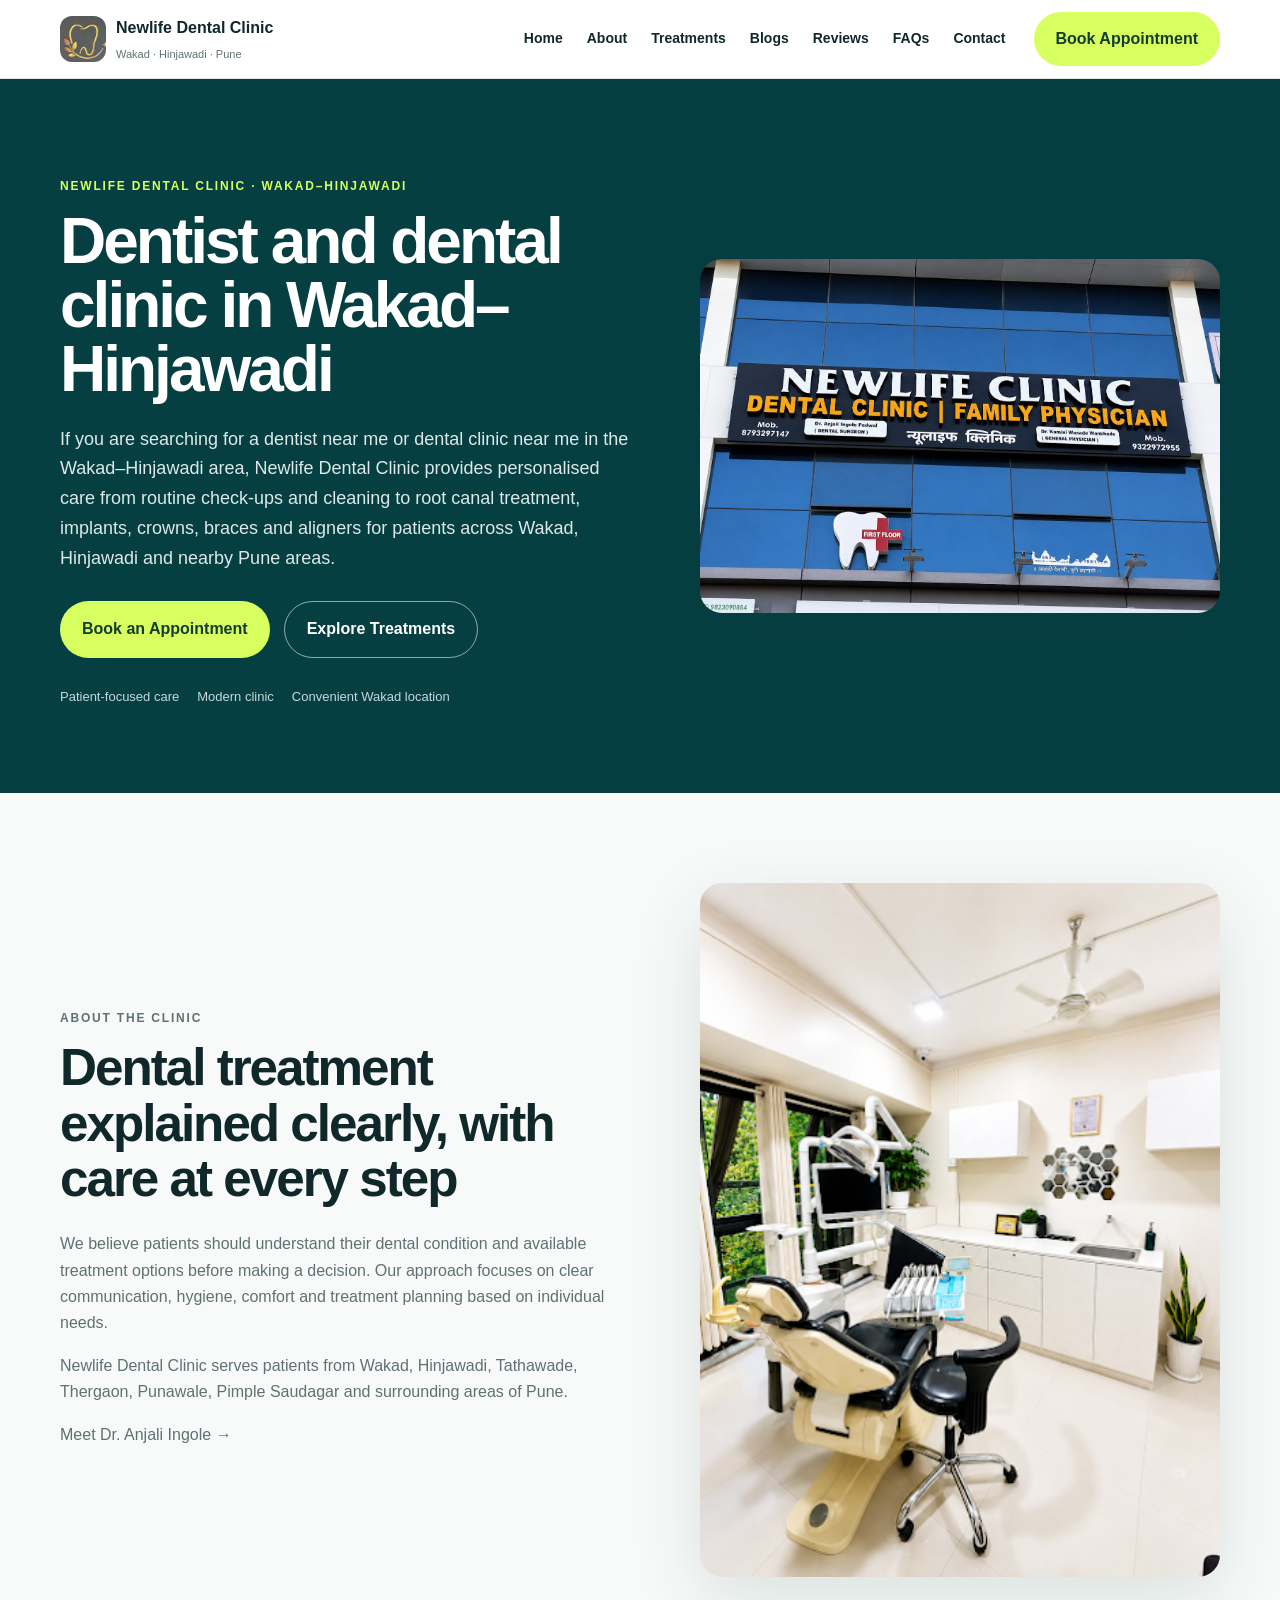
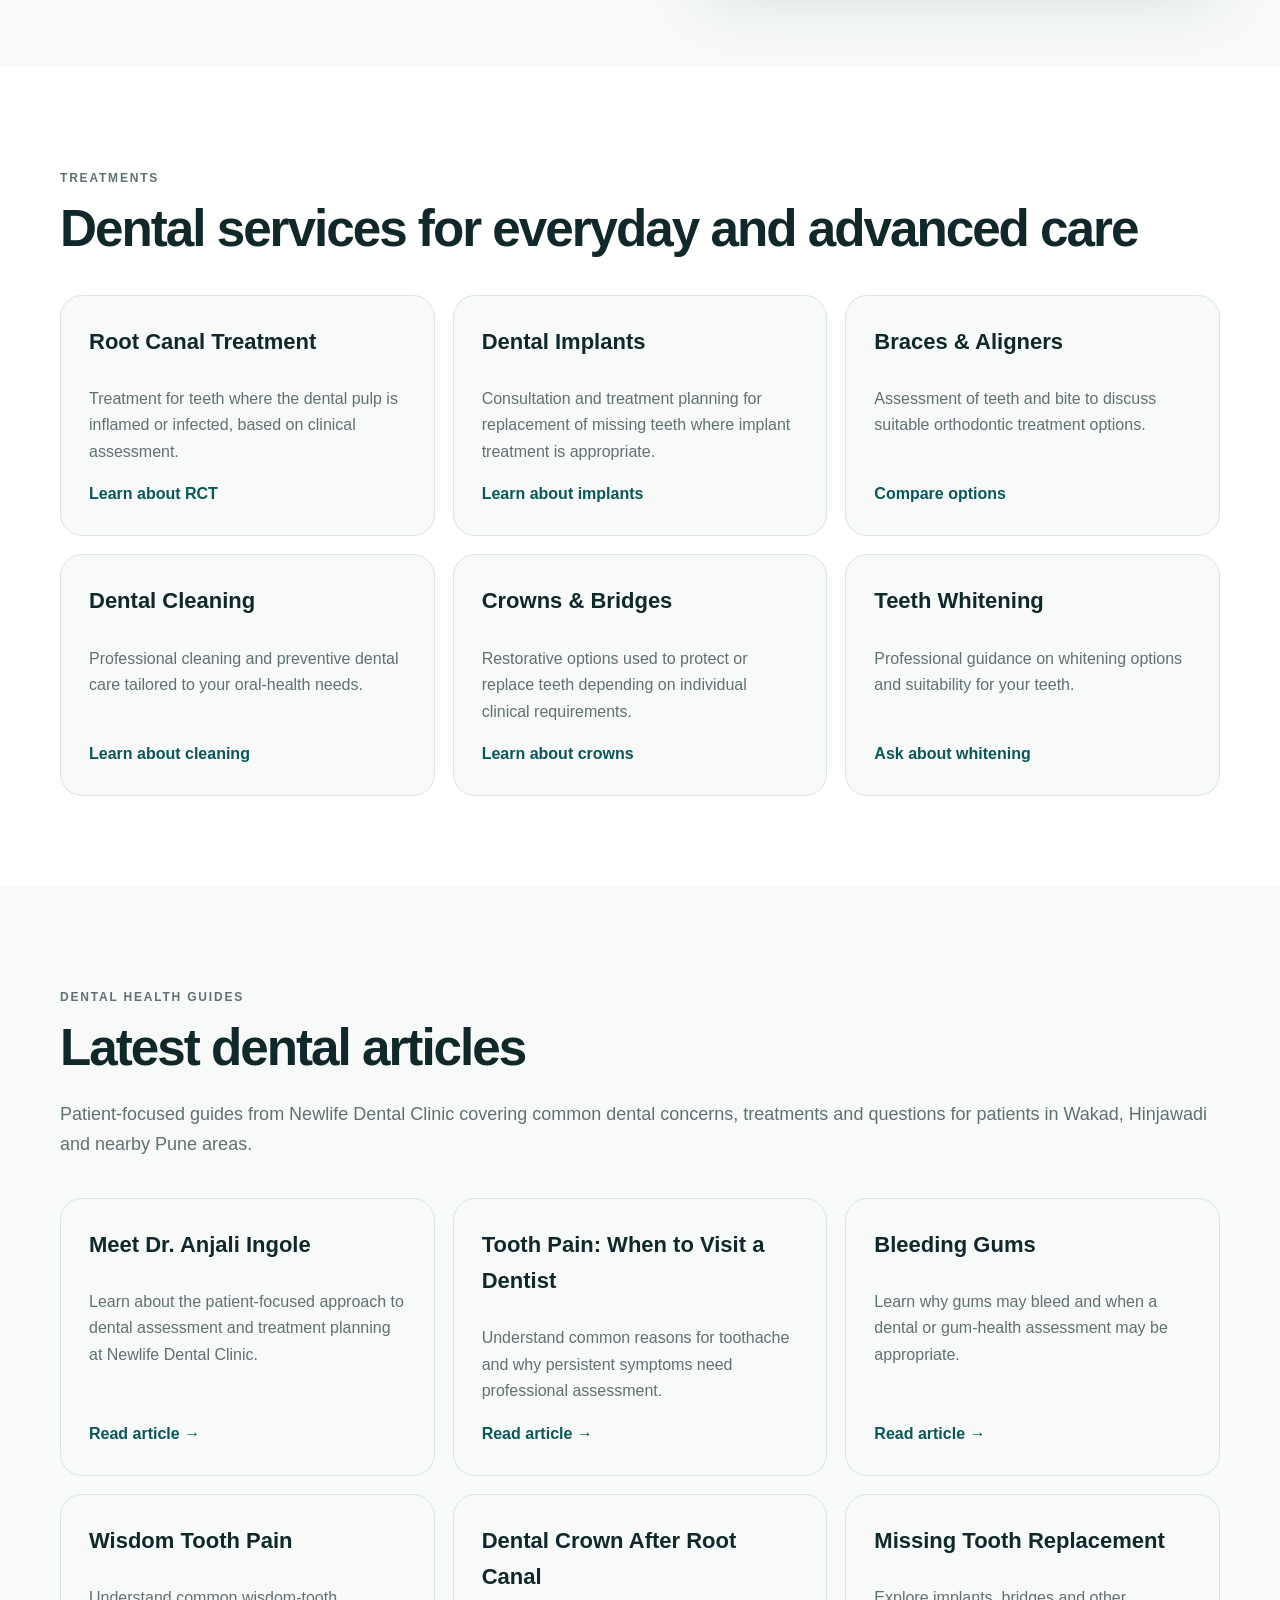
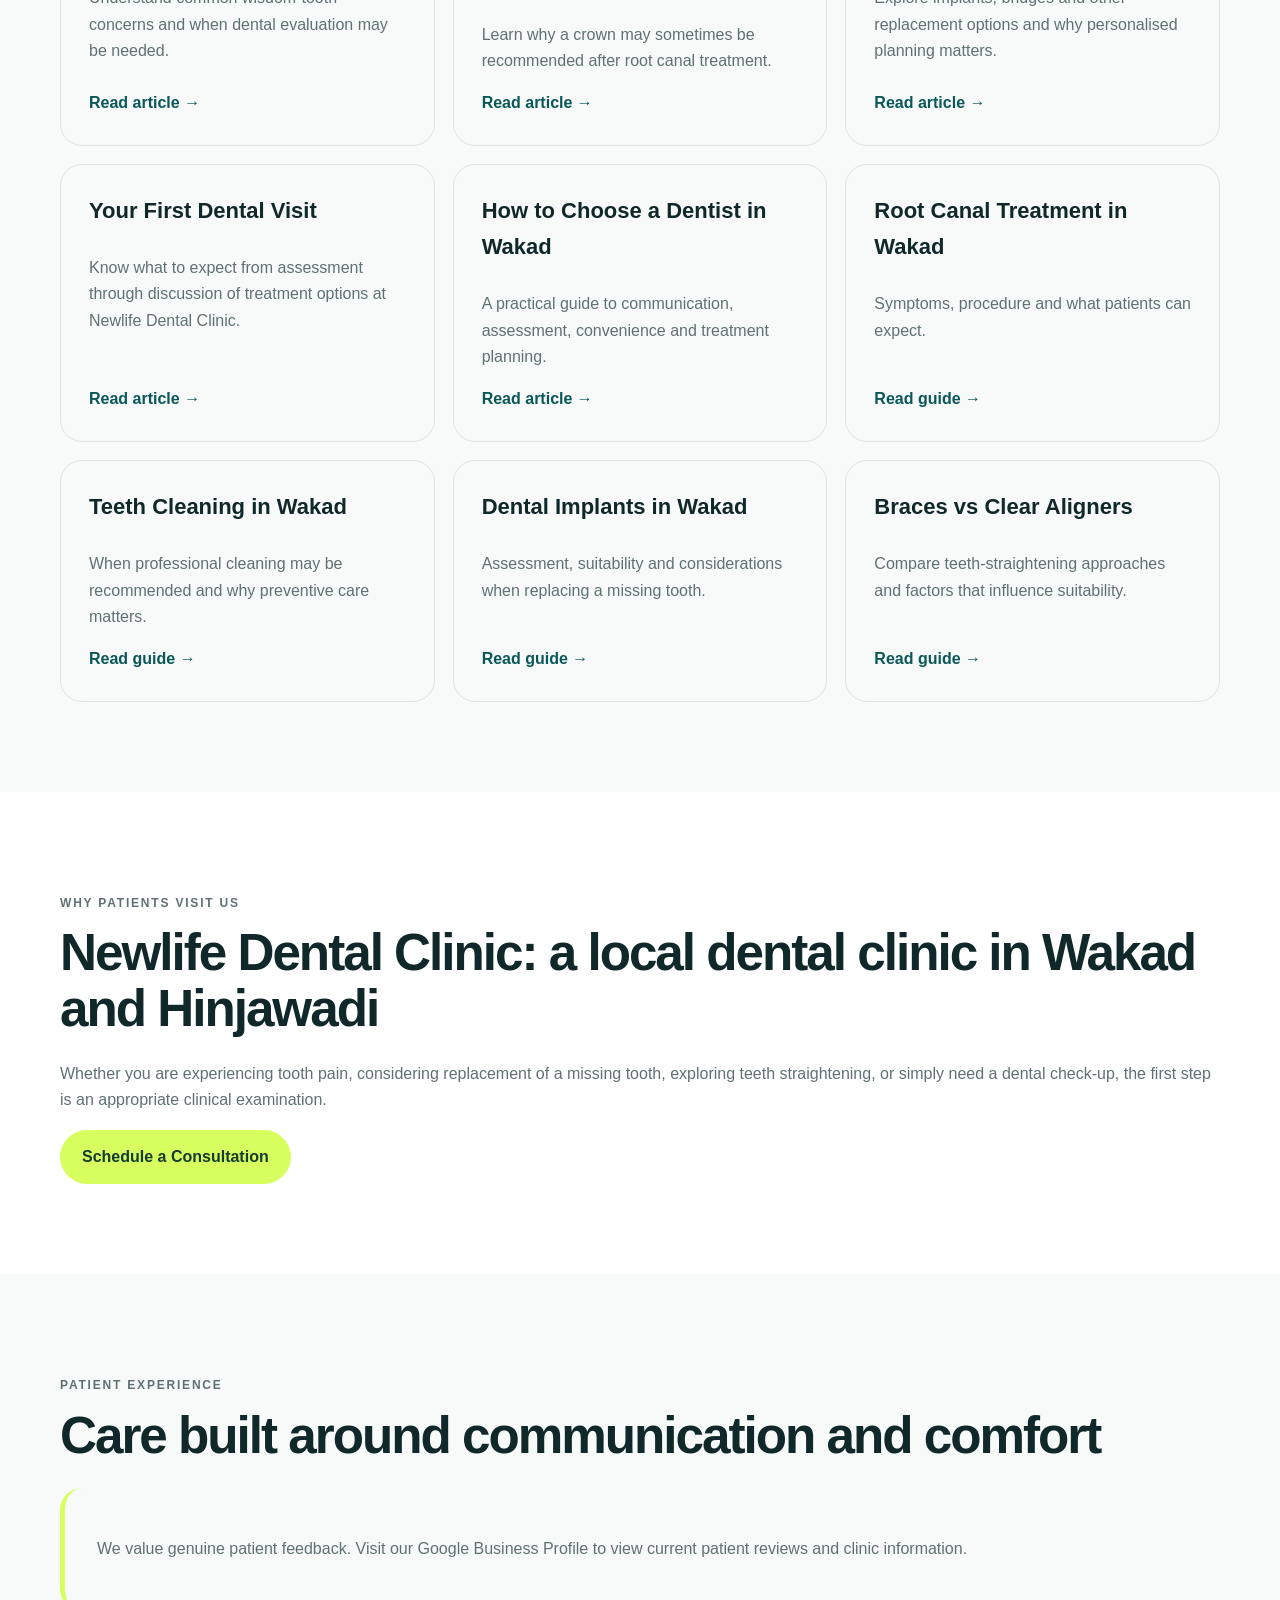
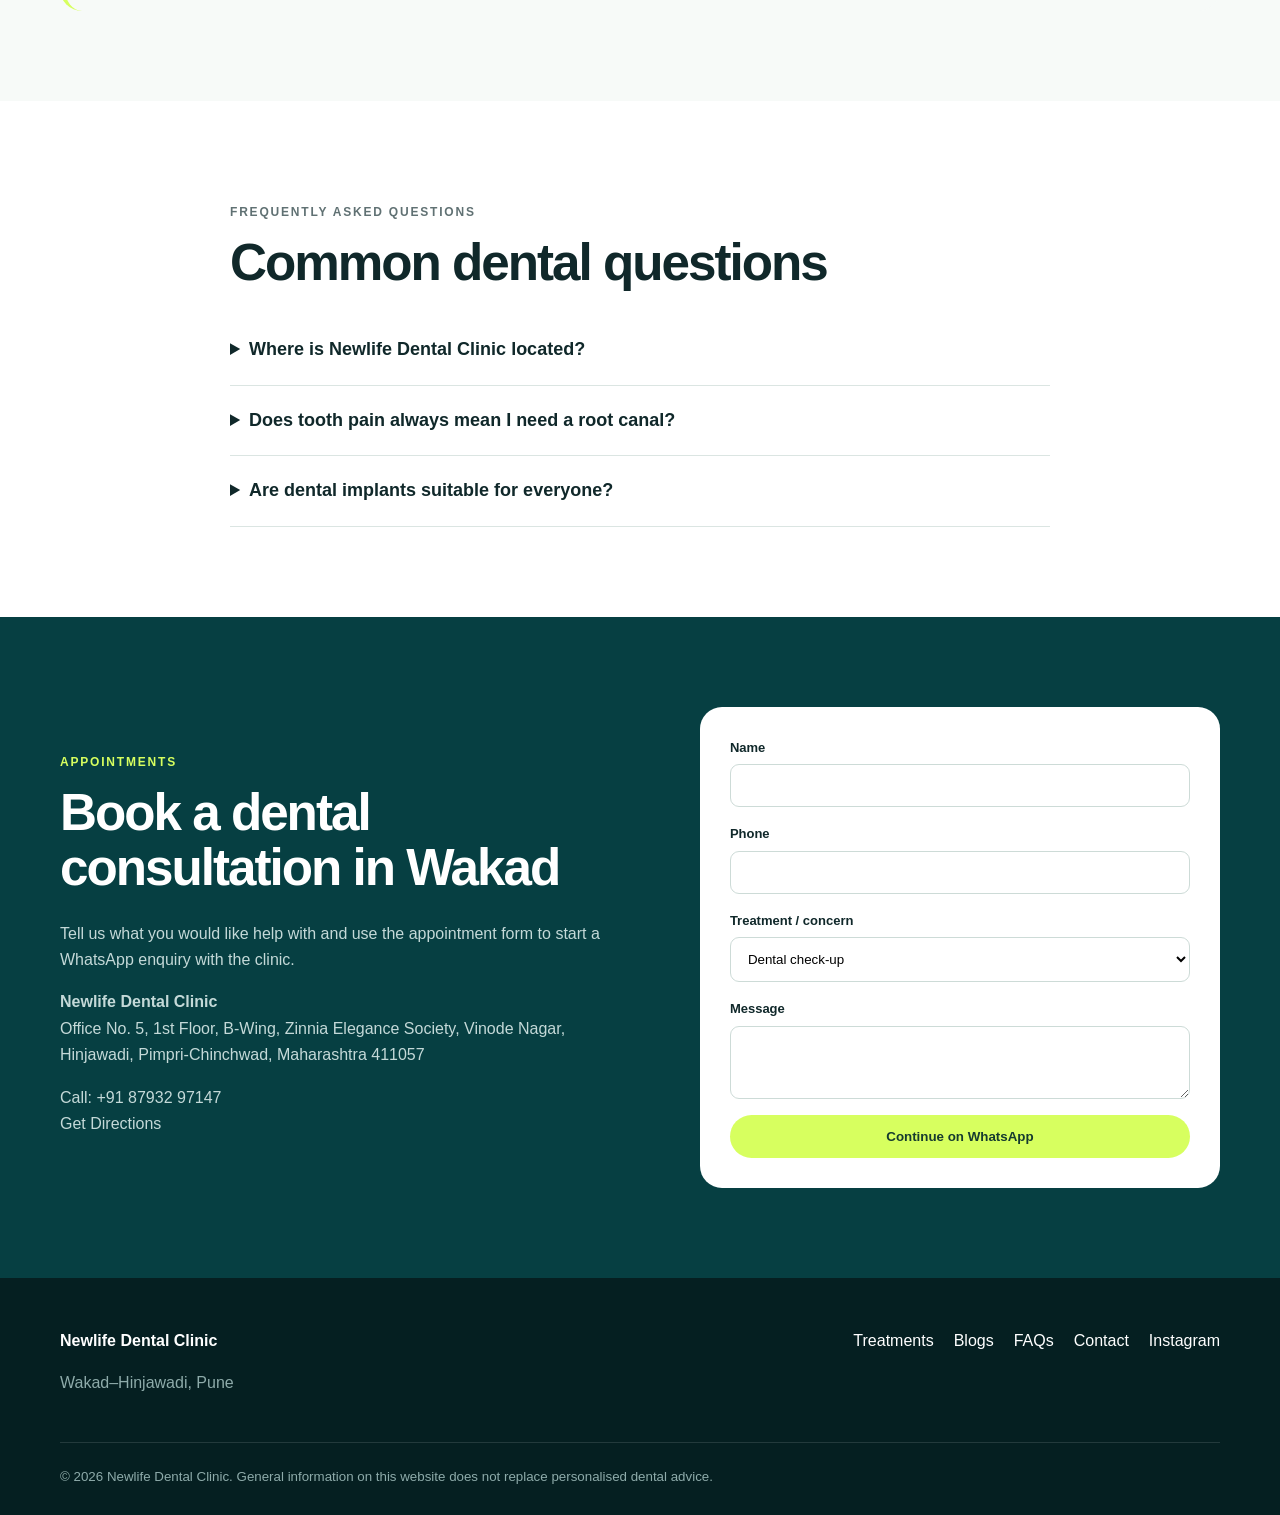
==== index.html @ 99889187 "Update homepage contact details and verified clinic schema" ====
<!doctype html><html lang="en"><head><meta charset="utf-8"><meta name="viewport" content="width=device-width,initial-scale=1"><title>Dentist in Wakad & Hinjawadi | Newlife Dental Clinic</title><meta name="description" content="Looking for a dentist near me or dental clinic near me in Wakad–Hinjawadi? Newlife Dental Clinic provides root canals, implants, braces, teeth cleaning and personalised dental care in Pune."><link rel="stylesheet" href="styles.css"><link rel="canonical" href="https://newlife-dental-clinic-website.vercel.app/"><script type="application/ld+json">{"@context":"https://schema.org","@type":"Dentist","@id":"https://newlife-dental-clinic-website.vercel.app/#clinic","name":"Newlife Dental Clinic","url":"https://newlife-dental-clinic-website.vercel.app/","telephone":"+918793297147","address":{"@type":"PostalAddress","streetAddress":"Office No. 5, 1st Floor, B Wing, Zinnia Elegance Society, Vinode Nagar","addressLocality":"Hinjewadi, Pimpri-Chinchwad","addressRegion":"Maharashtra","postalCode":"411057","addressCountry":"IN"},"sameAs":["https://share.google/BrGMnYYmq5a8dakJx","https://www.instagram.com/newlife_dentalclinic_/"]}</script></head><body><header class="site-header"><div class="container header-inner"><a class="brand" href="#home" aria-label="Newlife Dental Clinic home"><img class="brand-logo" src="assets/newlife-logo.png" alt="Newlife Dental Clinic logo" width="46" height="46"><span><strong>Newlife Dental Clinic</strong><small>Wakad · Hinjawadi · Pune</small></span></a><button class="menu-btn" aria-expanded="false" aria-controls="site-nav">Menu</button><nav id="site-nav" class="site-nav" aria-label="Main navigation"><a href="#home">Home</a><a href="#about">About</a><a href="#treatments">Treatments</a><a href="#blogs">Blogs</a><a href="#reviews">Reviews</a><a href="#faq">FAQs</a><a href="#contact">Contact</a></nav><a class="btn btn-primary header-cta" href="#contact">Book Appointment</a></div></header><main id="home"><section class="hero"><div class="container hero-grid"><div class="hero-copy"><p class="eyebrow">Newlife Dental Clinic · Wakad–Hinjawadi</p><h1>Dentist and dental clinic in Wakad–Hinjawadi</h1><p class="lead">If you are searching for a dentist near me or dental clinic near me in the Wakad–Hinjawadi area, Newlife Dental Clinic provides personalised care from routine check-ups and cleaning to root canal treatment, implants, crowns, braces and aligners for patients across Wakad, Hinjawadi and nearby Pune areas.</p><div class="hero-actions"><a class="btn btn-primary" href="#contact">Book an Appointment</a><a class="btn btn-secondary" href="#treatments">Explore Treatments</a></div><div class="trust-row"><span>Patient-focused care</span><span>Modern clinic</span><span>Convenient Wakad location</span></div></div><div class="hero-media"><img src="assets/clinic-exterior.jpg" alt="Newlife Dental Clinic exterior signage in Wakad–Hinjawadi, Pune" loading="eager" fetchpriority="high"></div></div></section><section id="about" class="section"><div class="container split"><div><p class="eyebrow">About the clinic</p><h2>Dental treatment explained clearly, with care at every step</h2><p>We believe patients should understand their dental condition and available treatment options before making a decision. Our approach focuses on clear communication, hygiene, comfort and treatment planning based on individual needs.</p><p>Newlife Dental Clinic serves patients from Wakad, Hinjawadi, Tathawade, Thergaon, Punawale, Pimple Saudagar and surrounding areas of Pune.</p><p><a href="dr-anjali-ingole-dentist-wakad.html">Meet Dr. Anjali Ingole →</a></p></div><div class="image-card"><img src="assets/newlife-treatment-room.png" alt="Dental treatment room at Newlife Dental Clinic in Wakad–Hinjawadi" loading="lazy"></div></div></section><section id="treatments" class="section section-alt"><div class="container"><p class="eyebrow">Treatments</p><h2>Dental services for everyday and advanced care</h2><div class="cards"><article class="card"><h3>Root Canal Treatment</h3><p>Treatment for teeth where the dental pulp is inflamed or infected, based on clinical assessment.</p><a href="root-canal-treatment-wakad.html">Learn about RCT</a></article><article class="card"><h3>Dental Implants</h3><p>Consultation and treatment planning for replacement of missing teeth where implant treatment is appropriate.</p><a href="dental-implants-wakad.html">Learn about implants</a></article><article class="card"><h3>Braces & Aligners</h3><p>Assessment of teeth and bite to discuss suitable orthodontic treatment options.</p><a href="braces-vs-clear-aligners-wakad.html">Compare options</a></article><article class="card"><h3>Dental Cleaning</h3><p>Professional cleaning and preventive dental care tailored to your oral-health needs.</p><a href="teeth-cleaning-wakad.html">Learn about cleaning</a></article><article class="card"><h3>Crowns & Bridges</h3><p>Restorative options used to protect or replace teeth depending on individual clinical requirements.</p><a href="dental-crown-after-root-canal-wakad.html">Learn about crowns</a></article><article class="card"><h3>Teeth Whitening</h3><p>Professional guidance on whitening options and suitability for your teeth.</p><a href="#contact">Ask about whitening</a></article></div></div></section><section id="blogs" class="section"><div class="container"><p class="eyebrow">Dental health guides</p><h2>Latest dental articles</h2><p class="lead">Patient-focused guides from Newlife Dental Clinic covering common dental concerns, treatments and questions for patients in Wakad, Hinjawadi and nearby Pune areas.</p><div class="cards"><article class="card"><h3>Meet Dr. Anjali Ingole</h3><p>Learn about the patient-focused approach to dental assessment and treatment planning at Newlife Dental Clinic.</p><a href="dr-anjali-ingole-dentist-wakad.html">Read article →</a></article><article class="card"><h3>Tooth Pain: When to Visit a Dentist</h3><p>Understand common reasons for toothache and why persistent symptoms need professional assessment.</p><a href="tooth-pain-dentist-wakad.html">Read article →</a></article><article class="card"><h3>Bleeding Gums</h3><p>Learn why gums may bleed and when a dental or gum-health assessment may be appropriate.</p><a href="bleeding-gums-wakad.html">Read article →</a></article><article class="card"><h3>Wisdom Tooth Pain</h3><p>Understand common wisdom-tooth concerns and when dental evaluation may be needed.</p><a href="wisdom-tooth-pain-wakad.html">Read article →</a></article><article class="card"><h3>Dental Crown After Root Canal</h3><p>Learn why a crown may sometimes be recommended after root canal treatment.</p><a href="dental-crown-after-root-canal-wakad.html">Read article →</a></article><article class="card"><h3>Missing Tooth Replacement</h3><p>Explore implants, bridges and other replacement options and why personalised planning matters.</p><a href="missing-tooth-replacement-wakad.html">Read article →</a></article><article class="card"><h3>Your First Dental Visit</h3><p>Know what to expect from assessment through discussion of treatment options at Newlife Dental Clinic.</p><a href="first-dental-visit-newlife-wakad.html">Read article →</a></article><article class="card"><h3>How to Choose a Dentist in Wakad</h3><p>A practical guide to communication, assessment, convenience and treatment planning.</p><a href="how-to-choose-dentist-wakad-hinjawadi.html">Read article →</a></article><article class="card"><h3>Root Canal Treatment in Wakad</h3><p>Symptoms, procedure and what patients can expect.</p><a href="root-canal-treatment-wakad.html">Read guide →</a></article><article class="card"><h3>Teeth Cleaning in Wakad</h3><p>When professional cleaning may be recommended and why preventive care matters.</p><a href="teeth-cleaning-wakad.html">Read guide →</a></article><article class="card"><h3>Dental Implants in Wakad</h3><p>Assessment, suitability and considerations when replacing a missing tooth.</p><a href="dental-implants-wakad.html">Read guide →</a></article><article class="card"><h3>Braces vs Clear Aligners</h3><p>Compare teeth-straightening approaches and factors that influence suitability.</p><a href="braces-vs-clear-aligners-wakad.html">Read guide →</a></article></div></div></section><section class="section section-alt"><div class="container"><p class="eyebrow">Why patients visit us</p><h2>Newlife Dental Clinic: a local dental clinic in Wakad and Hinjawadi</h2><p>Whether you are experiencing tooth pain, considering replacement of a missing tooth, exploring teeth straightening, or simply need a dental check-up, the first step is an appropriate clinical examination.</p><a class="btn btn-primary" href="#contact">Schedule a Consultation</a></div></section><section id="reviews" class="section"><div class="container"><p class="eyebrow">Patient experience</p><h2>Care built around communication and comfort</h2><div class="quote-card"><p>We value genuine patient feedback. Visit our Google Business Profile to view current patient reviews and clinic information.</p></div></div></section><section id="faq" class="section section-alt"><div class="container narrow"><p class="eyebrow">Frequently asked questions</p><h2>Common dental questions</h2><details><summary>Where is Newlife Dental Clinic located?</summary><p>Newlife Dental Clinic is located in the Wakad–Hinjawadi area of Pune and serves patients from nearby neighbourhoods including Tathawade, Thergaon, Punawale and Pimple Saudagar.</p></details><details><summary>Does tooth pain always mean I need a root canal?</summary><p>No. Tooth pain can have different causes. A dental examination is required to identify the cause and determine whether root canal treatment or another approach is appropriate.</p></details><details><summary>Are dental implants suitable for everyone?</summary><p>Not necessarily. Suitability depends on oral health, available bone, medical history and individual treatment requirements.</p></details></div></section><section id="contact" class="section contact-section"><div class="container contact-grid"><div><p class="eyebrow">Appointments</p><h2>Book a dental consultation in Wakad</h2><p>Tell us what you would like help with and use the appointment form to start a WhatsApp enquiry with the clinic.</p><p><strong>Newlife Dental Clinic</strong><br>Office No. 5, 1st Floor, B-Wing, Zinnia Elegance Society, Vinode Nagar, Hinjawadi, Pimpri-Chinchwad, Maharashtra 411057</p><p><a href="tel:+918793297147">Call: +91 87932 97147</a><br><a href="https://share.google/BrGMnYYmq5a8dakJx" target="_blank" rel="noopener noreferrer">Get Directions</a></p></div><form id="appointment-form" class="appointment-form"><label>Name<input id="name" name="name" required></label><label>Phone<input id="phone" name="phone" inputmode="tel" required></label><label>Treatment / concern<select id="treatment" name="treatment"><option>Dental check-up</option><option>Tooth pain / Root canal</option><option>Dental cleaning</option><option>Dental implant</option><option>Braces / Aligners</option><option>Crown / Bridge</option><option>Teeth whitening</option><option>Other</option></select></label><label>Message<textarea id="message" name="message" rows="3"></textarea></label><button class="btn btn-primary" type="submit">Continue on WhatsApp</button></form></div></section></main><footer class="site-footer"><div class="container footer-inner"><div><strong>Newlife Dental Clinic</strong><p>Wakad–Hinjawadi, Pune</p></div><div><a href="#treatments">Treatments</a><a href="#blogs">Blogs</a><a href="#faq">FAQs</a><a href="#contact">Contact</a><a href="https://www.instagram.com/newlife_dentalclinic_/" target="_blank" rel="noopener noreferrer" aria-label="Newlife Dental Clinic on Instagram">Instagram</a></div></div><div class="container footer-bottom"><small>© <span id="year"></span> Newlife Dental Clinic. General information on this website does not replace personalised dental advice.</small></div></footer><div class="mobile-bar"><a href="#contact">Book Appointment</a></div><script src="script.js"></script></body></html>
---- styles.css ----
:root{--ink:#10282a;--teal:#063f42;--teal2:#0a5759;--lime:#d7ff5f;--paper:#f7faf8;--white:#fff;--muted:#607173;--line:#dbe5e2;--shadow:0 22px 70px rgba(7,50,52,.12);--radius:22px}*{box-sizing:border-box}html{scroll-behavior:smooth;scroll-padding-top:80px}body{margin:0;color:var(--ink);font:16px/1.65 Arial,sans-serif;background:var(--paper)}a{color:inherit;text-decoration:none}.container{width:min(1160px,calc(100% - 40px));margin:auto}.site-header{position:sticky;top:0;z-index:20;background:rgba(255,255,255,.96);border-bottom:1px solid var(--line)}.header-inner{min-height:78px;display:flex;align-items:center;gap:28px}.brand{display:flex;align-items:center;gap:10px;margin-right:auto}.brand-mark{width:42px;height:42px;border-radius:12px;background:var(--teal);color:var(--lime);display:grid;place-items:center;font-size:22px;font-weight:800}.brand-logo{width:46px;height:46px;object-fit:cover;border-radius:12px;display:block}.brand strong,.brand small{display:block}.brand small{font-size:11px;color:var(--muted);margin-top:3px}.site-nav{display:flex;gap:24px;font-size:14px;font-weight:700}.menu-btn{display:none}.btn{display:inline-flex;justify-content:center;align-items:center;padding:14px 22px;border-radius:999px;font-weight:700;border:0;cursor:pointer}.btn-primary{background:var(--lime);color:#163b2f}.btn-secondary{border:1px solid rgba(255,255,255,.55);color:white}.hero{background:var(--teal);color:white;padding:86px 0}.hero-grid,.split,.contact-grid{display:grid;grid-template-columns:1.05fr .95fr;gap:65px;align-items:center}.hero h1{font-size:clamp(2.8rem,5vw,4.8rem);line-height:1;letter-spacing:-3px;margin:10px 0 24px}.lead{font-size:18px;color:#dce9e8}.eyebrow{text-transform:uppercase;letter-spacing:1.8px;font-size:12px;font-weight:800;color:var(--teal2)}.hero .eyebrow,.contact-section .eyebrow{color:var(--lime)}.hero-actions{display:flex;gap:14px;margin:28px 0}.trust-row{display:flex;gap:18px;flex-wrap:wrap;font-size:13px;color:#c4d9d8}.hero-media img,.image-card img{width:100%;display:block;border-radius:var(--radius);box-shadow:var(--shadow)}.section{padding:90px 0}.section-alt{background:white}.section h2{font-size:clamp(2.2rem,4vw,3.7rem);line-height:1.08;letter-spacing:-2px;margin:8px 0 25px}.section p{color:var(--muted)}.reverse{grid-template-columns:.95fr 1.05fr}.cards{display:grid;grid-template-columns:repeat(3,1fr);gap:18px;margin-top:38px}.card{background:var(--paper);border:1px solid var(--line);border-radius:var(--radius);padding:28px;min-height:230px;display:flex;flex-direction:column}.card h3{font-size:22px;margin:0 0 10px}.card a{margin-top:auto;color:var(--teal2);font-weight:800}.quote-card{padding:32px;background:var(--paper);border-radius:var(--radius);border-left:5px solid var(--lime)}.narrow{max-width:820px}.narrow details{border-bottom:1px solid var(--line);padding:20px 0}.narrow summary{font-size:18px;font-weight:800;cursor:pointer}.contact-section{background:var(--teal);color:white}.contact-section p{color:#c4d9d8}.appointment-form{background:white;color:var(--ink);padding:30px;border-radius:var(--radius)}label{display:block;font-size:13px;font-weight:800;margin-bottom:16px}input,select,textarea{display:block;width:100%;padding:13px;margin-top:6px;border:1px solid #cddbd7;border-radius:9px;background:white}.appointment-form .btn{width:100%}.site-footer{background:#051f21;color:white;padding:50px 0 25px}.footer-inner{display:flex;justify-content:space-between;gap:30px}.footer-inner p,.footer-bottom{color:#8eabaa}.footer-inner>div:last-child{display:flex;gap:20px}.footer-bottom{border-top:1px solid rgba(255,255,255,.12);margin-top:30px;padding-top:20px}.mobile-bar{display:none}@media(max-width:850px){.site-nav,.header-cta{display:none}.menu-btn{display:block}.site-nav.open{display:flex;position:absolute;top:78px;left:0;right:0;background:white;flex-direction:column;padding:25px}.hero-grid,.split,.contact-grid,.reverse{grid-template-columns:1fr}.cards{grid-template-columns:1fr 1fr}.hero-media{order:-1}.hero{padding:55px 0}}@media(max-width:600px){body{padding-bottom:58px}.container{width:calc(100% - 28px)}.hero h1{font-size:3rem;letter-spacing:-2px}.cards{grid-template-columns:1fr}.section{padding:65px 0}.hero-actions{align-items:stretch;flex-direction:column}.footer-inner{display:block}.footer-inner>div:last-child{margin-top:20px;flex-direction:column;gap:8px}.mobile-bar{display:block;position:fixed;z-index:30;bottom:0;left:0;right:0;background:var(--lime);text-align:center;padding:16px;font-weight:800}}
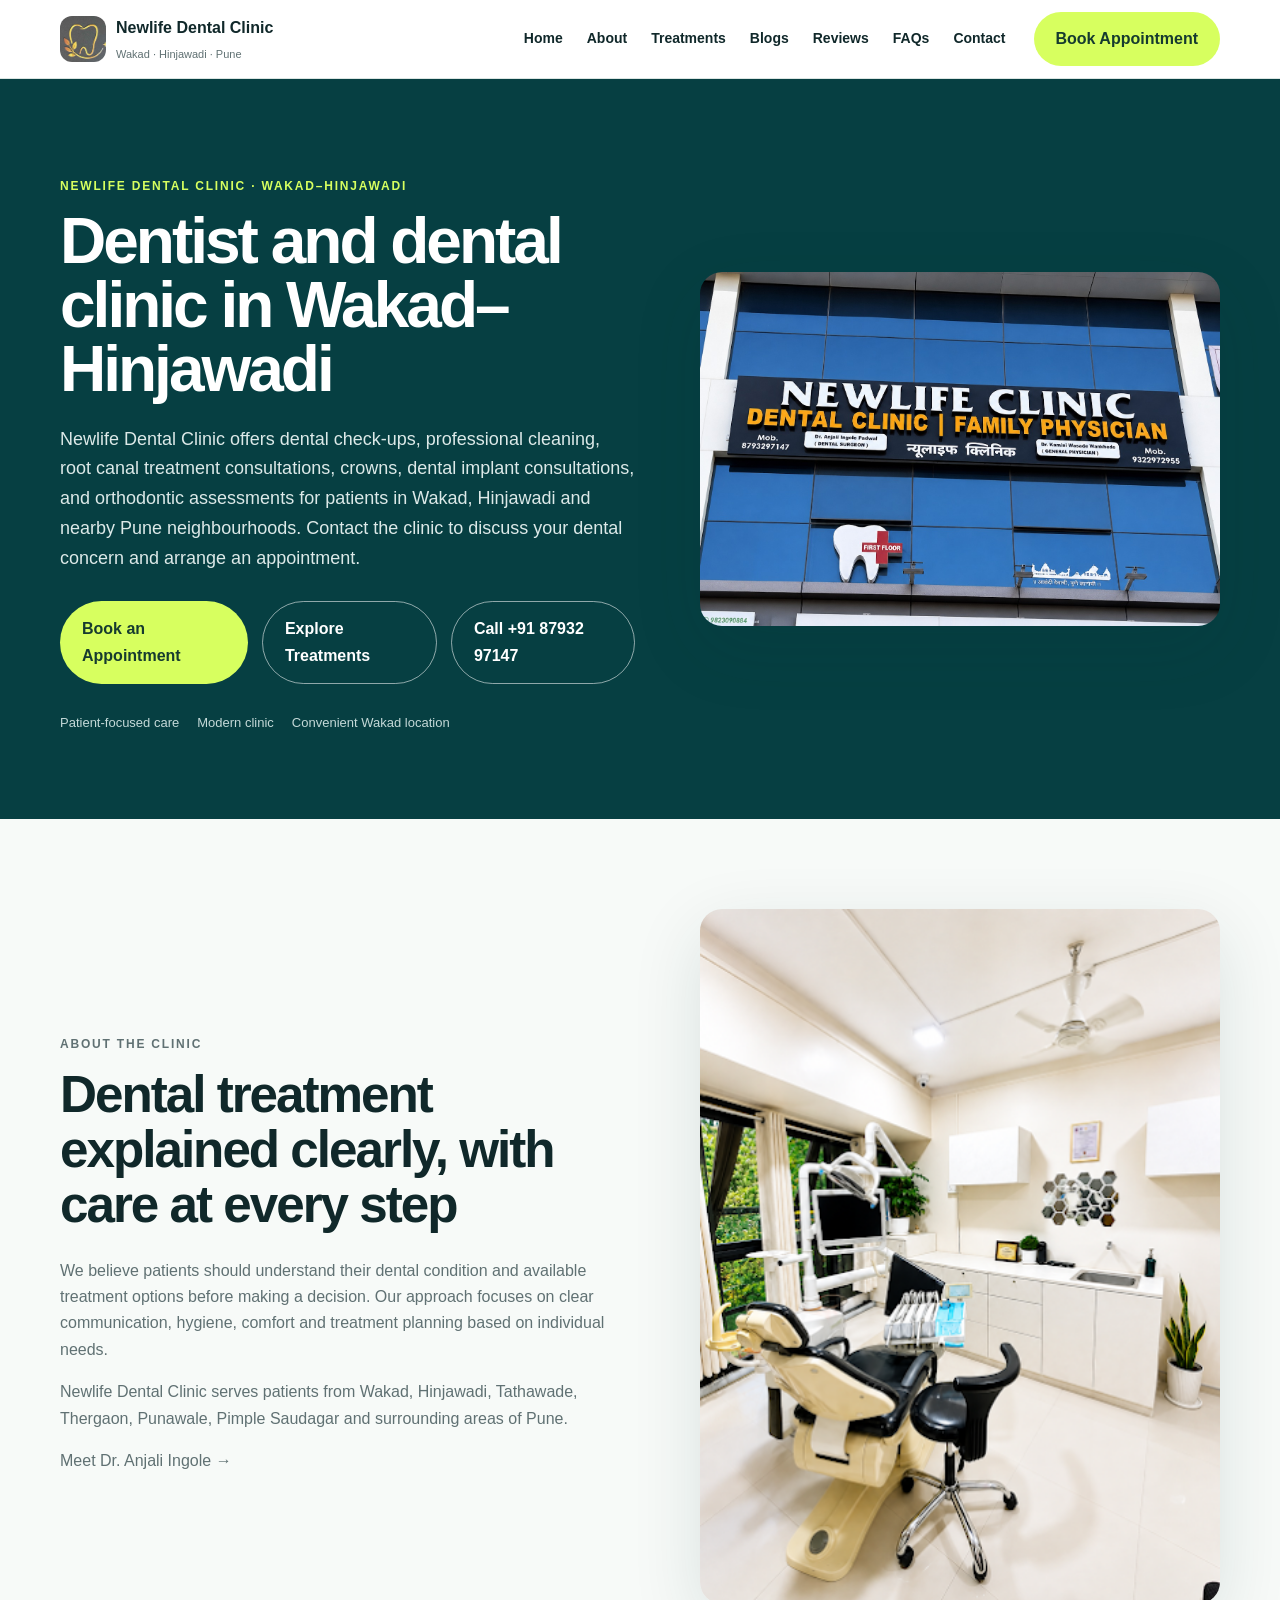
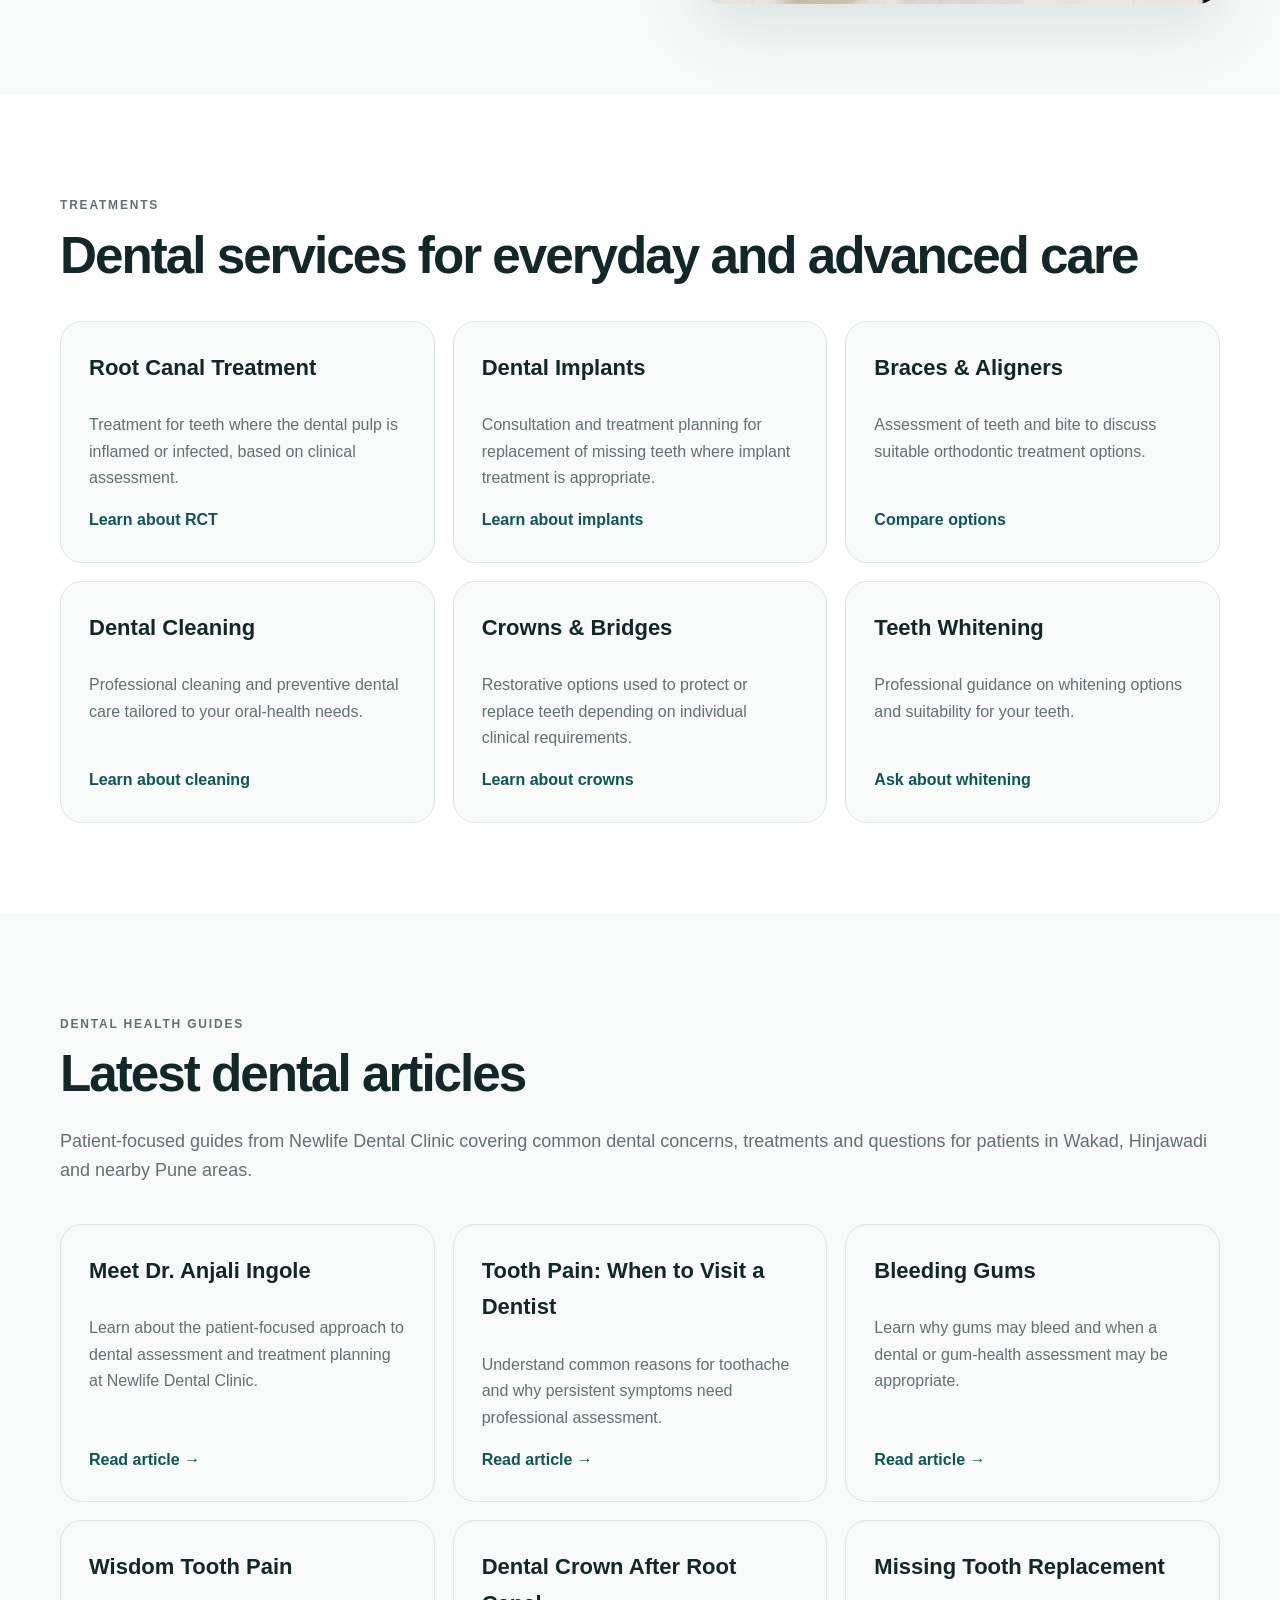
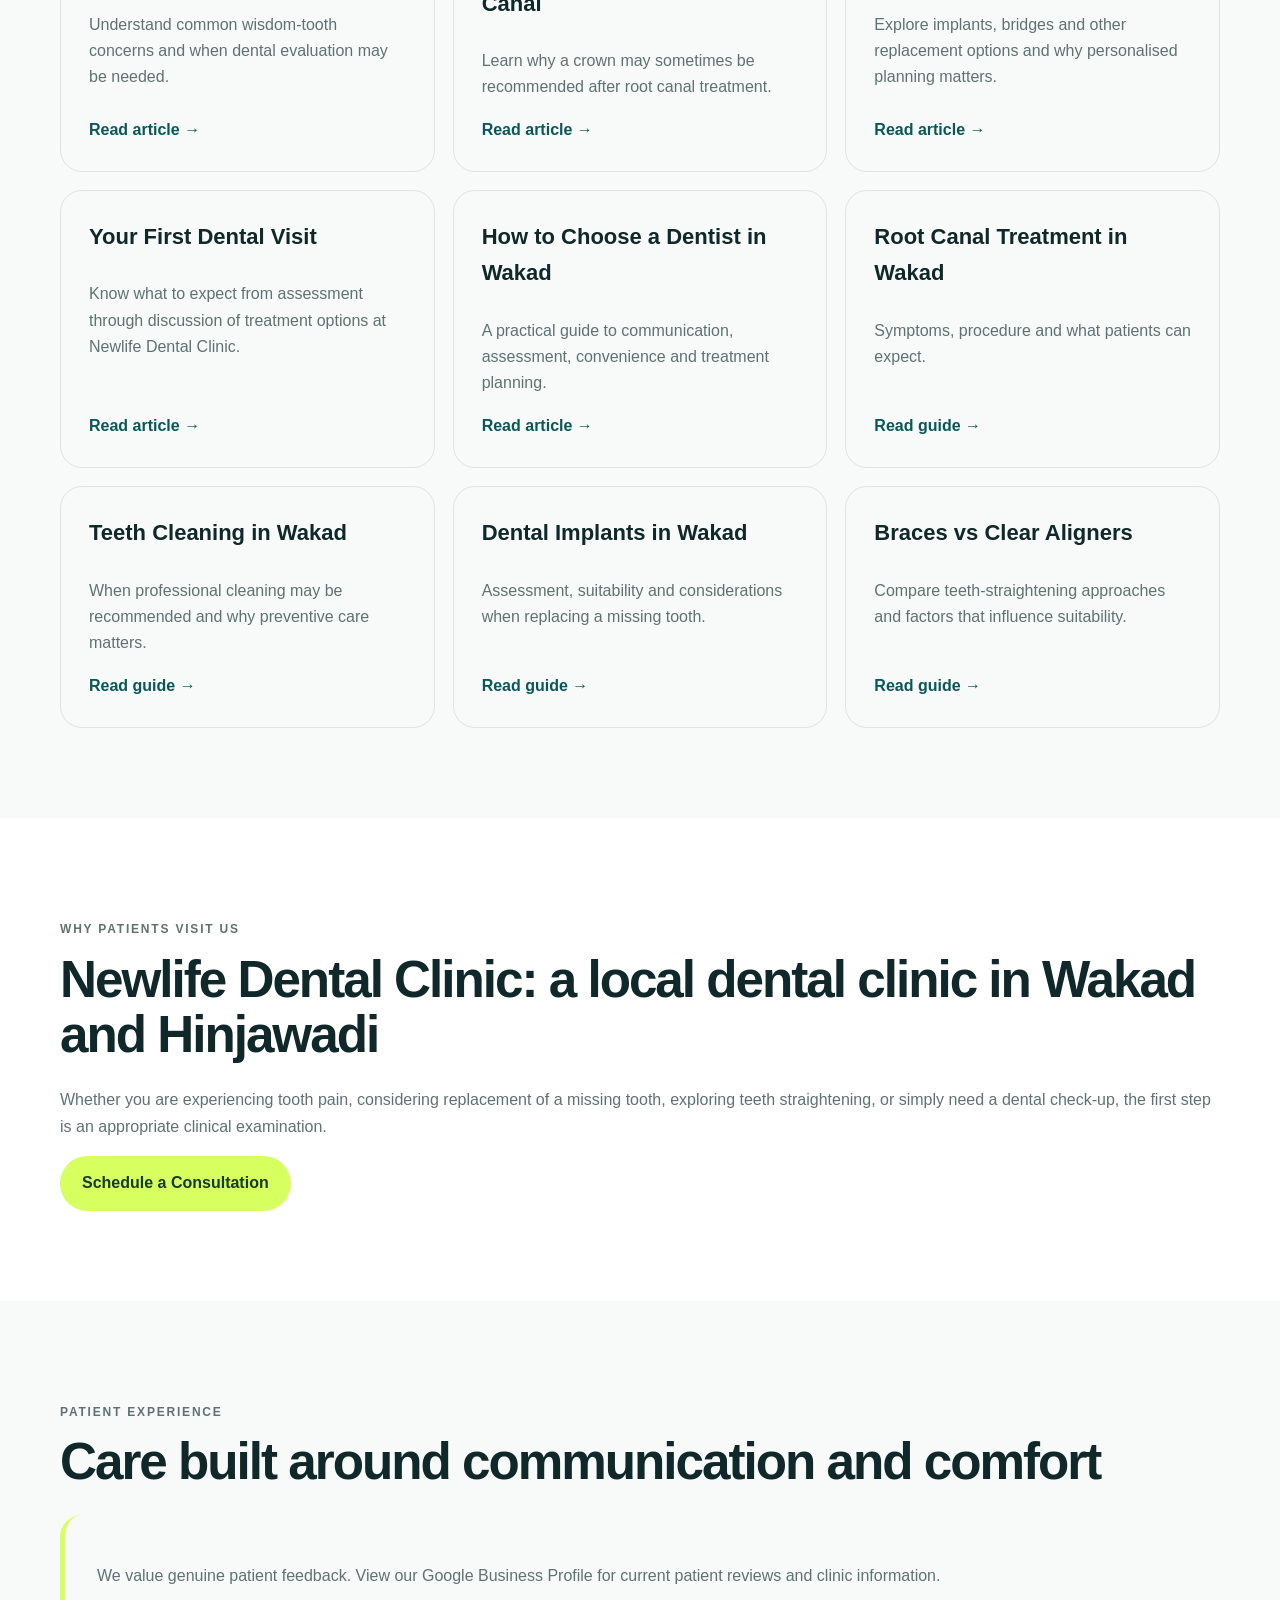
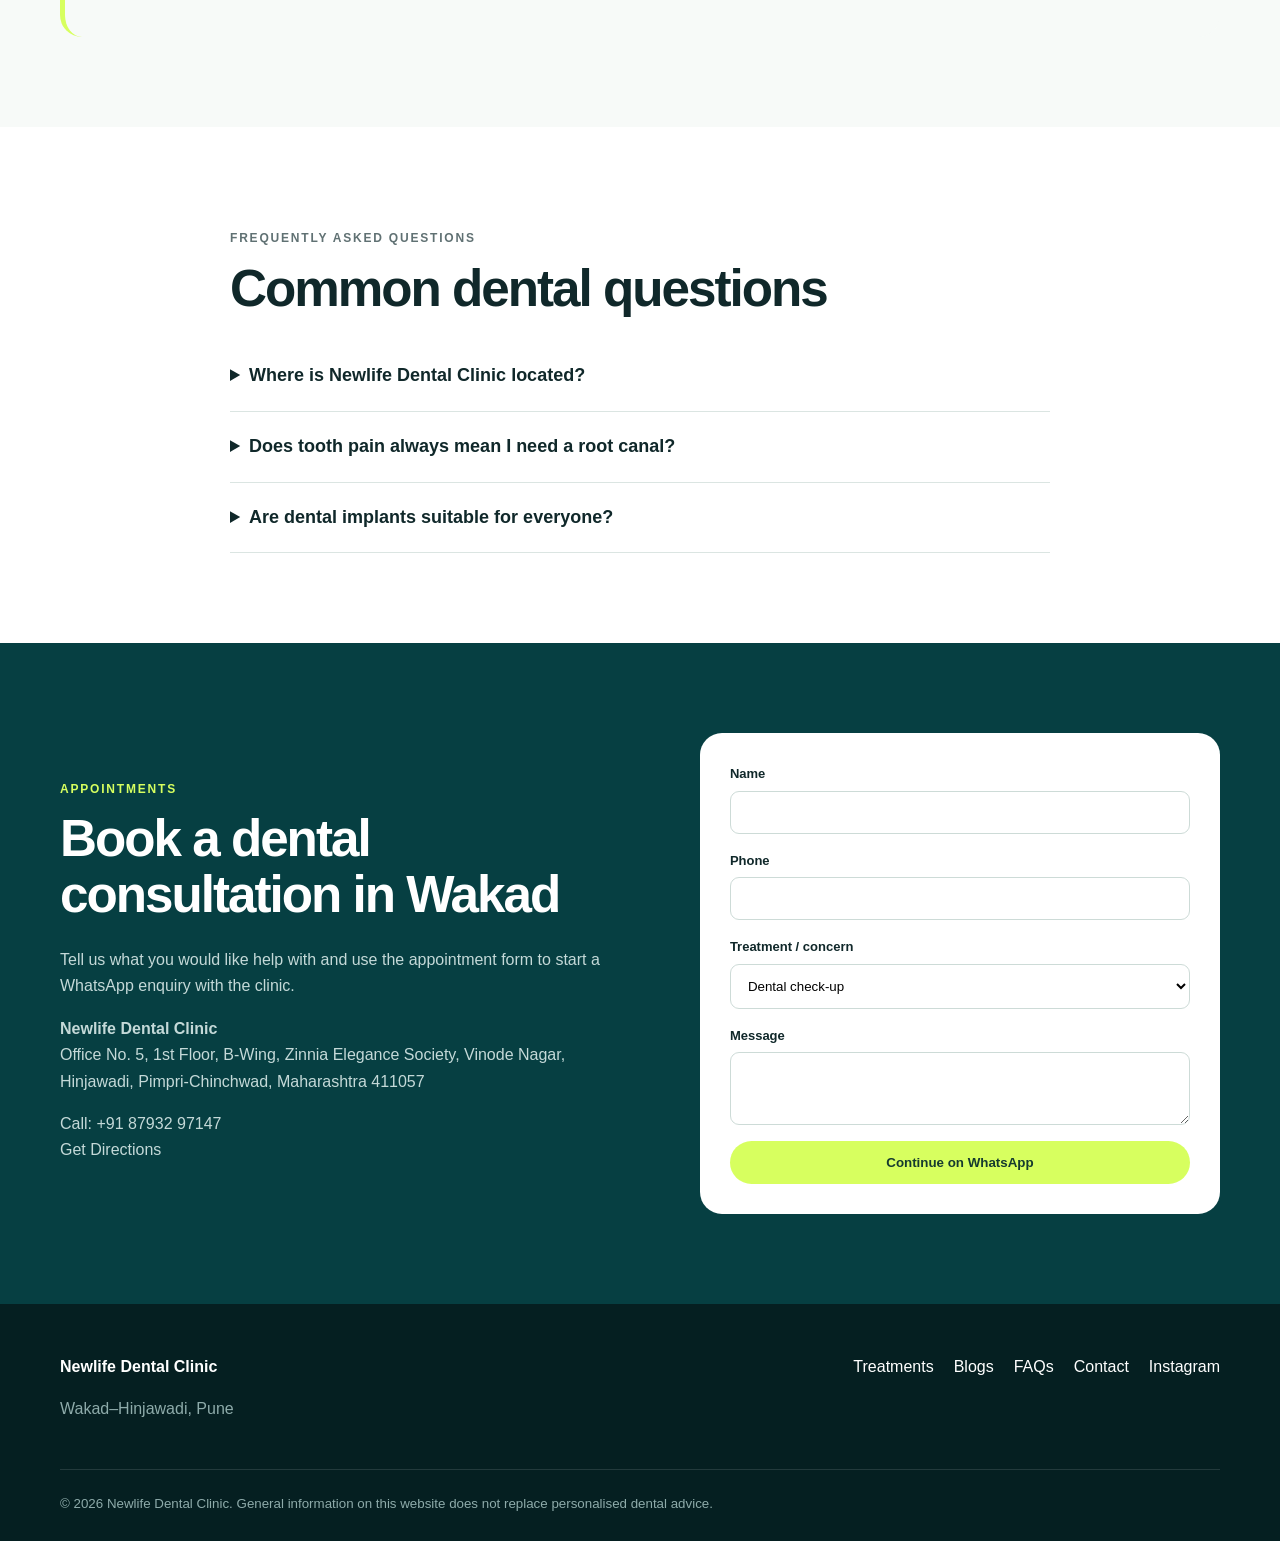
==== commit 420a8e32: "Improve homepage local SEO copy, direct-call booking and GBP trust link" ====
--- a/index.html
+++ b/index.html
@@ -1 +1 @@
-<!doctype html><html lang="en"><head><meta charset="utf-8"><meta name="viewport" content="width=device-width,initial-scale=1"><title>Dentist in Wakad & Hinjawadi | Newlife Dental Clinic</title><meta name="description" content="Looking for a dentist near me or dental clinic near me in Wakad–Hinjawadi? Newlife Dental Clinic provides root canals, implants, braces, teeth cleaning and personalised dental care in Pune."><link rel="stylesheet" href="styles.css"><link rel="canonical" href="https://newlife-dental-clinic-website.vercel.app/"><script type="application/ld+json">{"@context":"https://schema.org","@type":"Dentist","@id":"https://newlife-dental-clinic-website.vercel.app/#clinic","name":"Newlife Dental Clinic","url":"https://newlife-dental-clinic-website.vercel.app/","telephone":"+918793297147","address":{"@type":"PostalAddress","streetAddress":"Office No. 5, 1st Floor, B Wing, Zinnia Elegance Society, Vinode Nagar","addressLocality":"Hinjewadi, Pimpri-Chinchwad","addressRegion":"Maharashtra","postalCode":"411057","addressCountry":"IN"},"sameAs":["https://share.google/BrGMnYYmq5a8dakJx","https://www.instagram.com/newlife_dentalclinic_/"]}</script></head><body><header class="site-header"><div class="container header-inner"><a class="brand" href="#home" aria-label="Newlife Dental Clinic home"><img class="brand-logo" src="assets/newlife-logo.png" alt="Newlife Dental Clinic logo" width="46" height="46"><span><strong>Newlife Dental Clinic</strong><small>Wakad · Hinjawadi · Pune</small></span></a><button class="menu-btn" aria-expanded="false" aria-controls="site-nav">Menu</button><nav id="site-nav" class="site-nav" aria-label="Main navigation"><a href="#home">Home</a><a href="#about">About</a><a href="#treatments">Treatments</a><a href="#blogs">Blogs</a><a href="#reviews">Reviews</a><a href="#faq">FAQs</a><a href="#contact">Contact</a></nav><a class="btn btn-primary header-cta" href="#contact">Book Appointment</a></div></header><main id="home"><section class="hero"><div class="container hero-grid"><div class="hero-copy"><p class="eyebrow">Newlife Dental Clinic · Wakad–Hinjawadi</p><h1>Dentist and dental clinic in Wakad–Hinjawadi</h1><p class="lead">If you are searching for a dentist near me or dental clinic near me in the Wakad–Hinjawadi area, Newlife Dental Clinic provides personalised care from routine check-ups and cleaning to root canal treatment, implants, crowns, braces and aligners for patients across Wakad, Hinjawadi and nearby Pune areas.</p><div class="hero-actions"><a class="btn btn-primary" href="#contact">Book an Appointment</a><a class="btn btn-secondary" href="#treatments">Explore Treatments</a></div><div class="trust-row"><span>Patient-focused care</span><span>Modern clinic</span><span>Convenient Wakad location</span></div></div><div class="hero-media"><img src="assets/clinic-exterior.jpg" alt="Newlife Dental Clinic exterior signage in Wakad–Hinjawadi, Pune" loading="eager" fetchpriority="high"></div></div></section><section id="about" class="section"><div class="container split"><div><p class="eyebrow">About the clinic</p><h2>Dental treatment explained clearly, with care at every step</h2><p>We believe patients should understand their dental condition and available treatment options before making a decision. Our approach focuses on clear communication, hygiene, comfort and treatment planning based on individual needs.</p><p>Newlife Dental Clinic serves patients from Wakad, Hinjawadi, Tathawade, Thergaon, Punawale, Pimple Saudagar and surrounding areas of Pune.</p><p><a href="dr-anjali-ingole-dentist-wakad.html">Meet Dr. Anjali Ingole →</a></p></div><div class="image-card"><img src="assets/newlife-treatment-room.png" alt="Dental treatment room at Newlife Dental Clinic in Wakad–Hinjawadi" loading="lazy"></div></div></section><section id="treatments" class="section section-alt"><div class="container"><p class="eyebrow">Treatments</p><h2>Dental services for everyday and advanced care</h2><div class="cards"><article class="card"><h3>Root Canal Treatment</h3><p>Treatment for teeth where the dental pulp is inflamed or infected, based on clinical assessment.</p><a href="root-canal-treatment-wakad.html">Learn about RCT</a></article><article class="card"><h3>Dental Implants</h3><p>Consultation and treatment planning for replacement of missing teeth where implant treatment is appropriate.</p><a href="dental-implants-wakad.html">Learn about implants</a></article><article class="card"><h3>Braces & Aligners</h3><p>Assessment of teeth and bite to discuss suitable orthodontic treatment options.</p><a href="braces-vs-clear-aligners-wakad.html">Compare options</a></article><article class="card"><h3>Dental Cleaning</h3><p>Professional cleaning and preventive dental care tailored to your oral-health needs.</p><a href="teeth-cleaning-wakad.html">Learn about cleaning</a></article><article class="card"><h3>Crowns & Bridges</h3><p>Restorative options used to protect or replace teeth depending on individual clinical requirements.</p><a href="dental-crown-after-root-canal-wakad.html">Learn about crowns</a></article><article class="card"><h3>Teeth Whitening</h3><p>Professional guidance on whitening options and suitability for your teeth.</p><a href="#contact">Ask about whitening</a></article></div></div></section><section id="blogs" class="section"><div class="container"><p class="eyebrow">Dental health guides</p><h2>Latest dental articles</h2><p class="lead">Patient-focused guides from Newlife Dental Clinic covering common dental concerns, treatments and questions for patients in Wakad, Hinjawadi and nearby Pune areas.</p><div class="cards"><article class="card"><h3>Meet Dr. Anjali Ingole</h3><p>Learn about the patient-focused approach to dental assessment and treatment planning at Newlife Dental Clinic.</p><a href="dr-anjali-ingole-dentist-wakad.html">Read article →</a></article><article class="card"><h3>Tooth Pain: When to Visit a Dentist</h3><p>Understand common reasons for toothache and why persistent symptoms need professional assessment.</p><a href="tooth-pain-dentist-wakad.html">Read article →</a></article><article class="card"><h3>Bleeding Gums</h3><p>Learn why gums may bleed and when a dental or gum-health assessment may be appropriate.</p><a href="bleeding-gums-wakad.html">Read article →</a></article><article class="card"><h3>Wisdom Tooth Pain</h3><p>Understand common wisdom-tooth concerns and when dental evaluation may be needed.</p><a href="wisdom-tooth-pain-wakad.html">Read article →</a></article><article class="card"><h3>Dental Crown After Root Canal</h3><p>Learn why a crown may sometimes be recommended after root canal treatment.</p><a href="dental-crown-after-root-canal-wakad.html">Read article →</a></article><article class="card"><h3>Missing Tooth Replacement</h3><p>Explore implants, bridges and other replacement options and why personalised planning matters.</p><a href="missing-tooth-replacement-wakad.html">Read article →</a></article><article class="card"><h3>Your First Dental Visit</h3><p>Know what to expect from assessment through discussion of treatment options at Newlife Dental Clinic.</p><a href="first-dental-visit-newlife-wakad.html">Read article →</a></article><article class="card"><h3>How to Choose a Dentist in Wakad</h3><p>A practical guide to communication, assessment, convenience and treatment planning.</p><a href="how-to-choose-dentist-wakad-hinjawadi.html">Read article →</a></article><article class="card"><h3>Root Canal Treatment in Wakad</h3><p>Symptoms, procedure and what patients can expect.</p><a href="root-canal-treatment-wakad.html">Read guide →</a></article><article class="card"><h3>Teeth Cleaning in Wakad</h3><p>When professional cleaning may be recommended and why preventive care matters.</p><a href="teeth-cleaning-wakad.html">Read guide →</a></article><article class="card"><h3>Dental Implants in Wakad</h3><p>Assessment, suitability and considerations when replacing a missing tooth.</p><a href="dental-implants-wakad.html">Read guide →</a></article><article class="card"><h3>Braces vs Clear Aligners</h3><p>Compare teeth-straightening approaches and factors that influence suitability.</p><a href="braces-vs-clear-aligners-wakad.html">Read guide →</a></article></div></div></section><section class="section section-alt"><div class="container"><p class="eyebrow">Why patients visit us</p><h2>Newlife Dental Clinic: a local dental clinic in Wakad and Hinjawadi</h2><p>Whether you are experiencing tooth pain, considering replacement of a missing tooth, exploring teeth straightening, or simply need a dental check-up, the first step is an appropriate clinical examination.</p><a class="btn btn-primary" href="#contact">Schedule a Consultation</a></div></section><section id="reviews" class="section"><div class="container"><p class="eyebrow">Patient experience</p><h2>Care built around communication and comfort</h2><div class="quote-card"><p>We value genuine patient feedback. Visit our Google Business Profile to view current patient reviews and clinic information.</p></div></div></section><section id="faq" class="section section-alt"><div class="container narrow"><p class="eyebrow">Frequently asked questions</p><h2>Common dental questions</h2><details><summary>Where is Newlife Dental Clinic located?</summary><p>Newlife Dental Clinic is located in the Wakad–Hinjawadi area of Pune and serves patients from nearby neighbourhoods including Tathawade, Thergaon, Punawale and Pimple Saudagar.</p></details><details><summary>Does tooth pain always mean I need a root canal?</summary><p>No. Tooth pain can have different causes. A dental examination is required to identify the cause and determine whether root canal treatment or another approach is appropriate.</p></details><details><summary>Are dental implants suitable for everyone?</summary><p>Not necessarily. Suitability depends on oral health, available bone, medical history and individual treatment requirements.</p></details></div></section><section id="contact" class="section contact-section"><div class="container contact-grid"><div><p class="eyebrow">Appointments</p><h2>Book a dental consultation in Wakad</h2><p>Tell us what you would like help with and use the appointment form to start a WhatsApp enquiry with the clinic.</p><p><strong>Newlife Dental Clinic</strong><br>Office No. 5, 1st Floor, B-Wing, Zinnia Elegance Society, Vinode Nagar, Hinjawadi, Pimpri-Chinchwad, Maharashtra 411057</p><p><a href="tel:+918793297147">Call: +91 87932 97147</a><br><a href="https://share.google/BrGMnYYmq5a8dakJx" target="_blank" rel="noopener noreferrer">Get Directions</a></p></div><form id="appointment-form" class="appointment-form"><label>Name<input id="name" name="name" required></label><label>Phone<input id="phone" name="phone" inputmode="tel" required></label><label>Treatment / concern<select id="treatment" name="treatment"><option>Dental check-up</option><option>Tooth pain / Root canal</option><option>Dental cleaning</option><option>Dental implant</option><option>Braces / Aligners</option><option>Crown / Bridge</option><option>Teeth whitening</option><option>Other</option></select></label><label>Message<textarea id="message" name="message" rows="3"></textarea></label><button class="btn btn-primary" type="submit">Continue on WhatsApp</button></form></div></section></main><footer class="site-footer"><div class="container footer-inner"><div><strong>Newlife Dental Clinic</strong><p>Wakad–Hinjawadi, Pune</p></div><div><a href="#treatments">Treatments</a><a href="#blogs">Blogs</a><a href="#faq">FAQs</a><a href="#contact">Contact</a><a href="https://www.instagram.com/newlife_dentalclinic_/" target="_blank" rel="noopener noreferrer" aria-label="Newlife Dental Clinic on Instagram">Instagram</a></div></div><div class="container footer-bottom"><small>© <span id="year"></span> Newlife Dental Clinic. General information on this website does not replace personalised dental advice.</small></div></footer><div class="mobile-bar"><a href="#contact">Book Appointment</a></div><script src="script.js"></script></body></html>+<!doctype html><html lang="en"><head><meta charset="utf-8"><meta name="viewport" content="width=device-width,initial-scale=1"><title>Newlife Dental Clinic | Dentist in Wakad & Hinjawadi, Pune</title><meta name="description" content="Visit Newlife Dental Clinic near Wakad and Hinjawadi, Pune, for dental check-ups, root canal treatment, teeth cleaning, implants, braces and clear aligners. Book an appointment."><link rel="stylesheet" href="styles.css"><link rel="canonical" href="https://newlife-dental-clinic-website.vercel.app/"><script type="application/ld+json">{"@context":"https://schema.org","@type":"Dentist","@id":"https://newlife-dental-clinic-website.vercel.app/#clinic","name":"Newlife Dental Clinic","url":"https://newlife-dental-clinic-website.vercel.app/","telephone":"+918793297147","address":{"@type":"PostalAddress","streetAddress":"Office No. 5, 1st Floor, B Wing, Zinnia Elegance Society, Vinode Nagar","addressLocality":"Hinjewadi, Pimpri-Chinchwad","addressRegion":"Maharashtra","postalCode":"411057","addressCountry":"IN"},"sameAs":["https://share.google/BrGMnYYmq5a8dakJx","https://www.instagram.com/newlife_dentalclinic_/"]}</script></head><body><header class="site-header"><div class="container header-inner"><a class="brand" href="#home" aria-label="Newlife Dental Clinic home"><img class="brand-logo" src="assets/newlife-logo.png" alt="Newlife Dental Clinic logo" width="46" height="46"><span><strong>Newlife Dental Clinic</strong><small>Wakad · Hinjawadi · Pune</small></span></a><button class="menu-btn" aria-expanded="false" aria-controls="site-nav">Menu</button><nav id="site-nav" class="site-nav" aria-label="Main navigation"><a href="#home">Home</a><a href="#about">About</a><a href="#treatments">Treatments</a><a href="#blogs">Blogs</a><a href="#reviews">Reviews</a><a href="#faq">FAQs</a><a href="#contact">Contact</a></nav><a class="btn btn-primary header-cta" href="#contact">Book Appointment</a></div></header><main id="home"><section class="hero"><div class="container hero-grid"><div class="hero-copy"><p class="eyebrow">Newlife Dental Clinic · Wakad–Hinjawadi</p><h1>Dentist and dental clinic in Wakad–Hinjawadi</h1><p class="lead">Newlife Dental Clinic offers dental check-ups, professional cleaning, root canal treatment consultations, crowns, dental implant consultations, and orthodontic assessments for patients in Wakad, Hinjawadi and nearby Pune neighbourhoods. Contact the clinic to discuss your dental concern and arrange an appointment.</p><div class="hero-actions"><a class="btn btn-primary" href="#contact">Book an Appointment</a><a class="btn btn-secondary" href="#treatments">Explore Treatments</a><a class="btn btn-secondary" href="tel:+918793297147">Call +91 87932 97147</a></div><div class="trust-row"><span>Patient-focused care</span><span>Modern clinic</span><span>Convenient Wakad location</span></div></div><div class="hero-media"><img src="assets/clinic-exterior.jpg" alt="Newlife Dental Clinic exterior signage in Wakad–Hinjawadi, Pune" loading="eager" fetchpriority="high"></div></div></section><section id="about" class="section"><div class="container split"><div><p class="eyebrow">About the clinic</p><h2>Dental treatment explained clearly, with care at every step</h2><p>We believe patients should understand their dental condition and available treatment options before making a decision. Our approach focuses on clear communication, hygiene, comfort and treatment planning based on individual needs.</p><p>Newlife Dental Clinic serves patients from Wakad, Hinjawadi, Tathawade, Thergaon, Punawale, Pimple Saudagar and surrounding areas of Pune.</p><p><a href="dr-anjali-ingole-dentist-wakad.html">Meet Dr. Anjali Ingole →</a></p></div><div class="image-card"><img src="assets/newlife-treatment-room.png" alt="Dental treatment room at Newlife Dental Clinic in Wakad–Hinjawadi" loading="lazy"></div></div></section><section id="treatments" class="section section-alt"><div class="container"><p class="eyebrow">Treatments</p><h2>Dental services for everyday and advanced care</h2><div class="cards"><article class="card"><h3>Root Canal Treatment</h3><p>Treatment for teeth where the dental pulp is inflamed or infected, based on clinical assessment.</p><a href="root-canal-treatment-wakad.html">Learn about RCT</a></article><article class="card"><h3>Dental Implants</h3><p>Consultation and treatment planning for replacement of missing teeth where implant treatment is appropriate.</p><a href="dental-implants-wakad.html">Learn about implants</a></article><article class="card"><h3>Braces & Aligners</h3><p>Assessment of teeth and bite to discuss suitable orthodontic treatment options.</p><a href="braces-vs-clear-aligners-wakad.html">Compare options</a></article><article class="card"><h3>Dental Cleaning</h3><p>Professional cleaning and preventive dental care tailored to your oral-health needs.</p><a href="teeth-cleaning-wakad.html">Learn about cleaning</a></article><article class="card"><h3>Crowns & Bridges</h3><p>Restorative options used to protect or replace teeth depending on individual clinical requirements.</p><a href="dental-crown-after-root-canal-wakad.html">Learn about crowns</a></article><article class="card"><h3>Teeth Whitening</h3><p>Professional guidance on whitening options and suitability for your teeth.</p><a href="#contact">Ask about whitening</a></article></div></div></section><section id="blogs" class="section"><div class="container"><p class="eyebrow">Dental health guides</p><h2>Latest dental articles</h2><p class="lead">Patient-focused guides from Newlife Dental Clinic covering common dental concerns, treatments and questions for patients in Wakad, Hinjawadi and nearby Pune areas.</p><div class="cards"><article class="card"><h3>Meet Dr. Anjali Ingole</h3><p>Learn about the patient-focused approach to dental assessment and treatment planning at Newlife Dental Clinic.</p><a href="dr-anjali-ingole-dentist-wakad.html">Read article →</a></article><article class="card"><h3>Tooth Pain: When to Visit a Dentist</h3><p>Understand common reasons for toothache and why persistent symptoms need professional assessment.</p><a href="tooth-pain-dentist-wakad.html">Read article →</a></article><article class="card"><h3>Bleeding Gums</h3><p>Learn why gums may bleed and when a dental or gum-health assessment may be appropriate.</p><a href="bleeding-gums-wakad.html">Read article →</a></article><article class="card"><h3>Wisdom Tooth Pain</h3><p>Understand common wisdom-tooth concerns and when dental evaluation may be needed.</p><a href="wisdom-tooth-pain-wakad.html">Read article →</a></article><article class="card"><h3>Dental Crown After Root Canal</h3><p>Learn why a crown may sometimes be recommended after root canal treatment.</p><a href="dental-crown-after-root-canal-wakad.html">Read article →</a></article><article class="card"><h3>Missing Tooth Replacement</h3><p>Explore implants, bridges and other replacement options and why personalised planning matters.</p><a href="missing-tooth-replacement-wakad.html">Read article →</a></article><article class="card"><h3>Your First Dental Visit</h3><p>Know what to expect from assessment through discussion of treatment options at Newlife Dental Clinic.</p><a href="first-dental-visit-newlife-wakad.html">Read article →</a></article><article class="card"><h3>How to Choose a Dentist in Wakad</h3><p>A practical guide to communication, assessment, convenience and treatment planning.</p><a href="how-to-choose-dentist-wakad-hinjawadi.html">Read article →</a></article><article class="card"><h3>Root Canal Treatment in Wakad</h3><p>Symptoms, procedure and what patients can expect.</p><a href="root-canal-treatment-wakad.html">Read guide →</a></article><article class="card"><h3>Teeth Cleaning in Wakad</h3><p>When professional cleaning may be recommended and why preventive care matters.</p><a href="teeth-cleaning-wakad.html">Read guide →</a></article><article class="card"><h3>Dental Implants in Wakad</h3><p>Assessment, suitability and considerations when replacing a missing tooth.</p><a href="dental-implants-wakad.html">Read guide →</a></article><article class="card"><h3>Braces vs Clear Aligners</h3><p>Compare teeth-straightening approaches and factors that influence suitability.</p><a href="braces-vs-clear-aligners-wakad.html">Read guide →</a></article></div></div></section><section class="section section-alt"><div class="container"><p class="eyebrow">Why patients visit us</p><h2>Newlife Dental Clinic: a local dental clinic in Wakad and Hinjawadi</h2><p>Whether you are experiencing tooth pain, considering replacement of a missing tooth, exploring teeth straightening, or simply need a dental check-up, the first step is an appropriate clinical examination.</p><a class="btn btn-primary" href="#contact">Schedule a Consultation</a></div></section><section id="reviews" class="section"><div class="container"><p class="eyebrow">Patient experience</p><h2>Care built around communication and comfort</h2><div class="quote-card"><p>We value genuine patient feedback. <a href="https://share.google/BrGMnYYmq5a8dakJx" target="_blank" rel="noopener noreferrer">View our Google Business Profile</a> for current patient reviews and clinic information.</p></div></div></section><section id="faq" class="section section-alt"><div class="container narrow"><p class="eyebrow">Frequently asked questions</p><h2>Common dental questions</h2><details><summary>Where is Newlife Dental Clinic located?</summary><p>Newlife Dental Clinic is located in the Wakad–Hinjawadi area of Pune and serves patients from nearby neighbourhoods including Tathawade, Thergaon, Punawale and Pimple Saudagar.</p></details><details><summary>Does tooth pain always mean I need a root canal?</summary><p>No. Tooth pain can have different causes. A dental examination is required to identify the cause and determine whether root canal treatment or another approach is appropriate.</p></details><details><summary>Are dental implants suitable for everyone?</summary><p>Not necessarily. Suitability depends on oral health, available bone, medical history and individual treatment requirements.</p></details></div></section><section id="contact" class="section contact-section"><div class="container contact-grid"><div><p class="eyebrow">Appointments</p><h2>Book a dental consultation in Wakad</h2><p>Tell us what you would like help with and use the appointment form to start a WhatsApp enquiry with the clinic.</p><p><strong>Newlife Dental Clinic</strong><br>Office No. 5, 1st Floor, B-Wing, Zinnia Elegance Society, Vinode Nagar, Hinjawadi, Pimpri-Chinchwad, Maharashtra 411057</p><p><a href="tel:+918793297147">Call: +91 87932 97147</a><br><a href="https://share.google/BrGMnYYmq5a8dakJx" target="_blank" rel="noopener noreferrer">Get Directions</a></p></div><form id="appointment-form" class="appointment-form"><label>Name<input id="name" name="name" required></label><label>Phone<input id="phone" name="phone" inputmode="tel" required></label><label>Treatment / concern<select id="treatment" name="treatment"><option>Dental check-up</option><option>Tooth pain / Root canal</option><option>Dental cleaning</option><option>Dental implant</option><option>Braces / Aligners</option><option>Crown / Bridge</option><option>Teeth whitening</option><option>Other</option></select></label><label>Message<textarea id="message" name="message" rows="3"></textarea></label><button class="btn btn-primary" type="submit">Continue on WhatsApp</button></form></div></section></main><footer class="site-footer"><div class="container footer-inner"><div><strong>Newlife Dental Clinic</strong><p>Wakad–Hinjawadi, Pune</p></div><div><a href="#treatments">Treatments</a><a href="#blogs">Blogs</a><a href="#faq">FAQs</a><a href="#contact">Contact</a><a href="https://www.instagram.com/newlife_dentalclinic_/" target="_blank" rel="noopener noreferrer" aria-label="Newlife Dental Clinic on Instagram">Instagram</a></div></div><div class="container footer-bottom"><small>© <span id="year"></span> Newlife Dental Clinic. General information on this website does not replace personalised dental advice.</small></div></footer><div class="mobile-bar"><a href="#contact">Book Appointment</a></div><script src="script.js"></script></body></html>
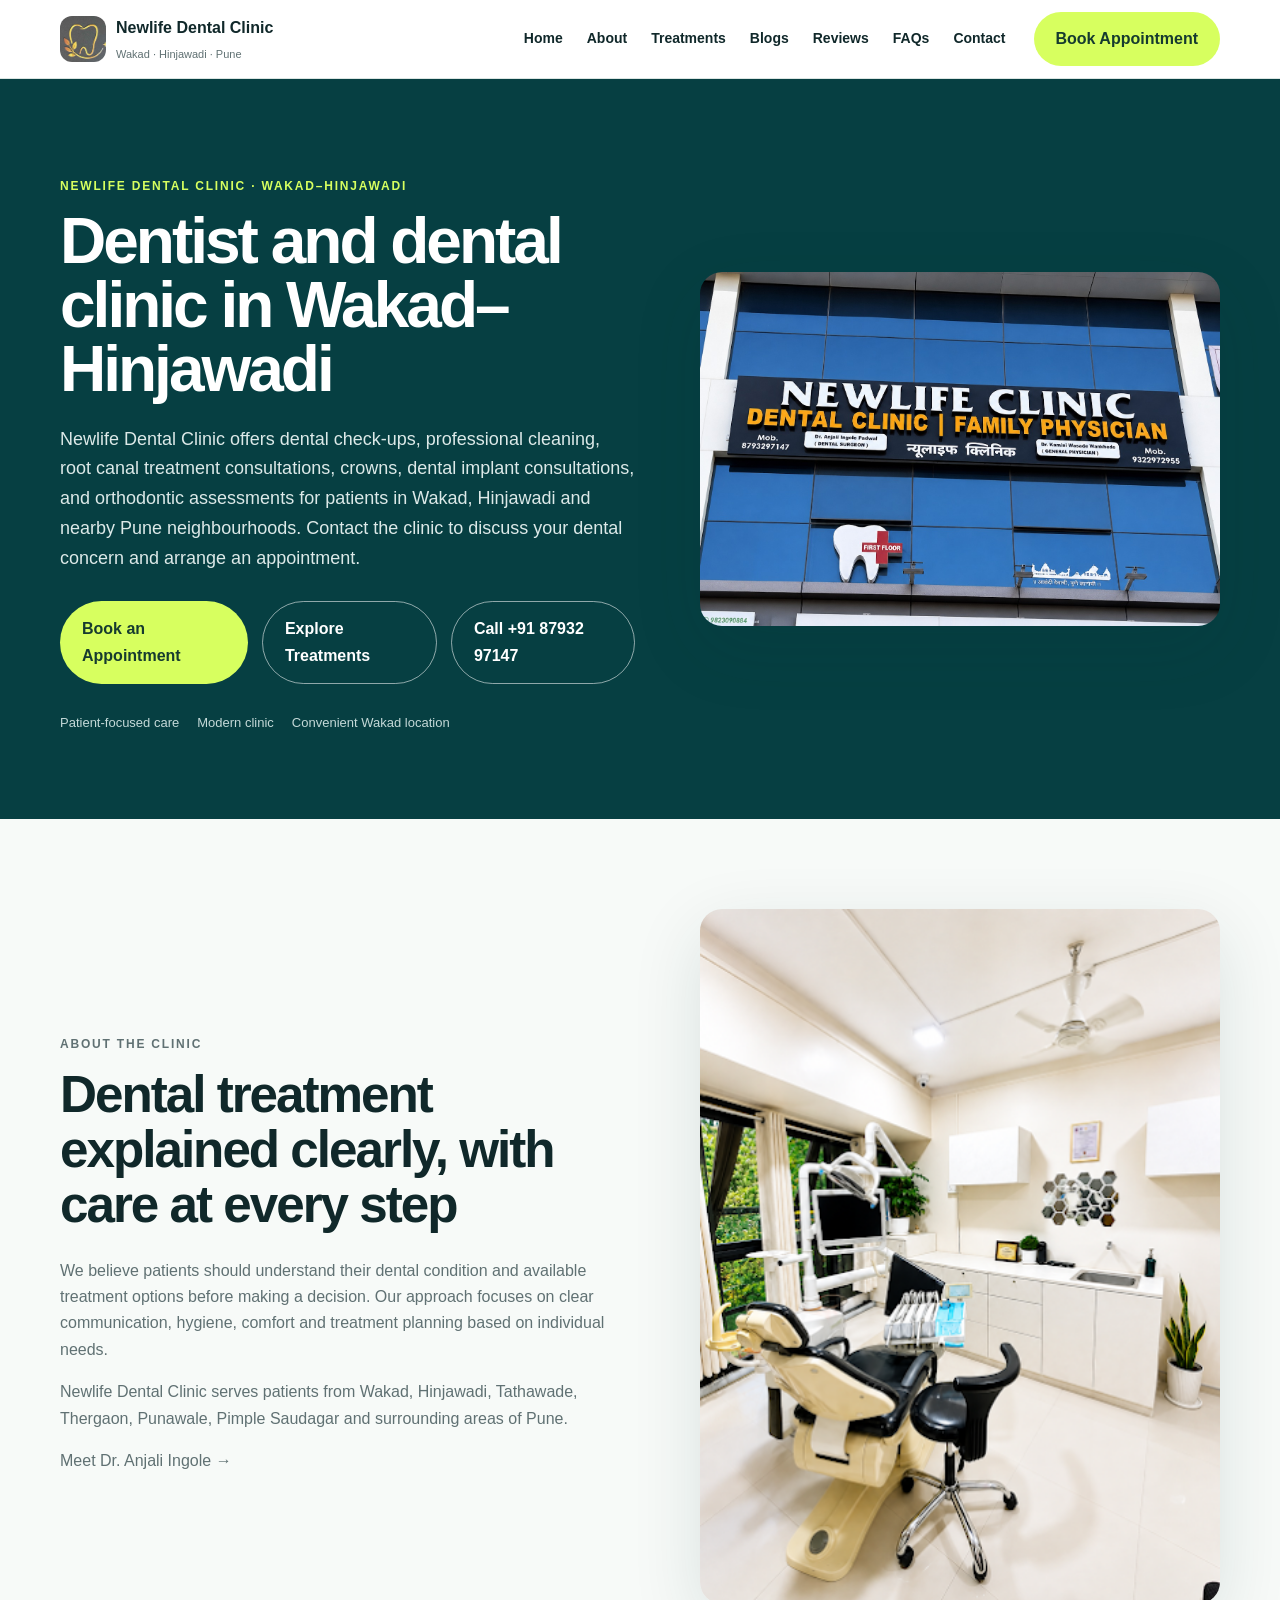
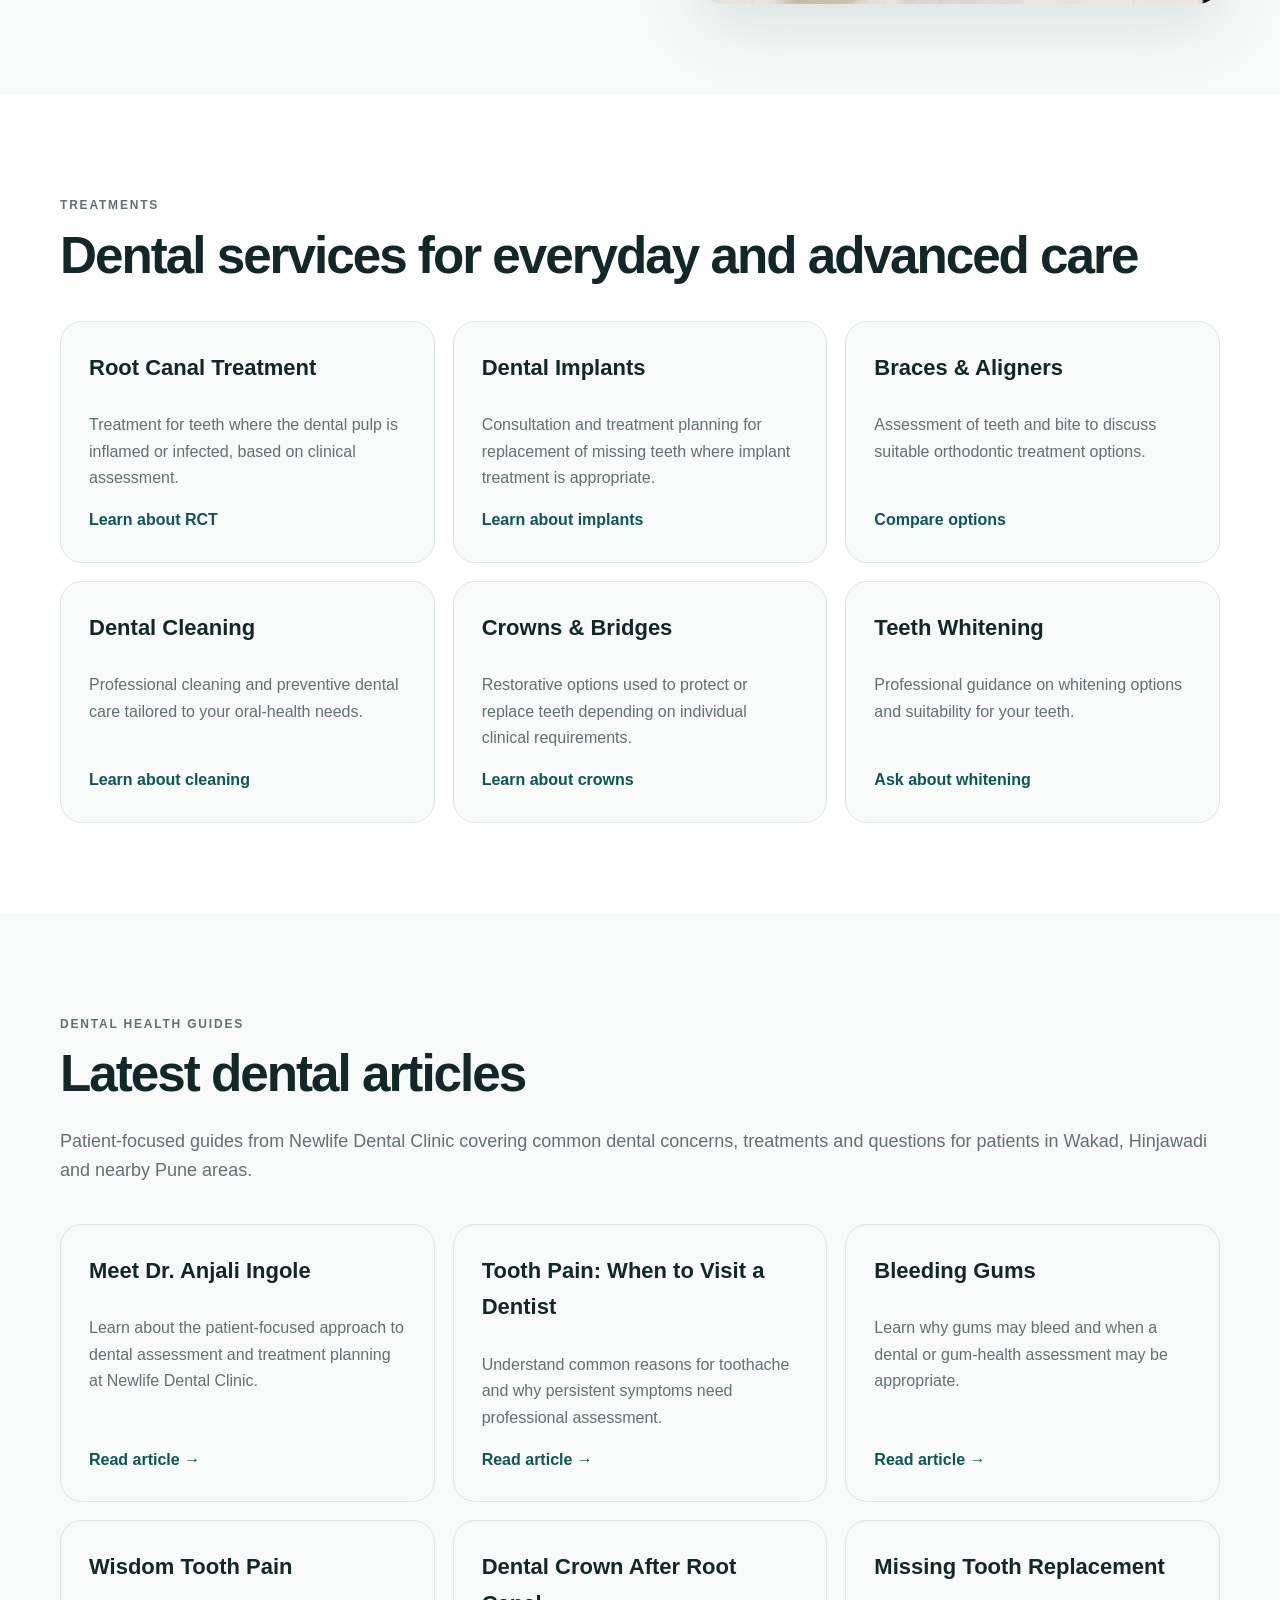
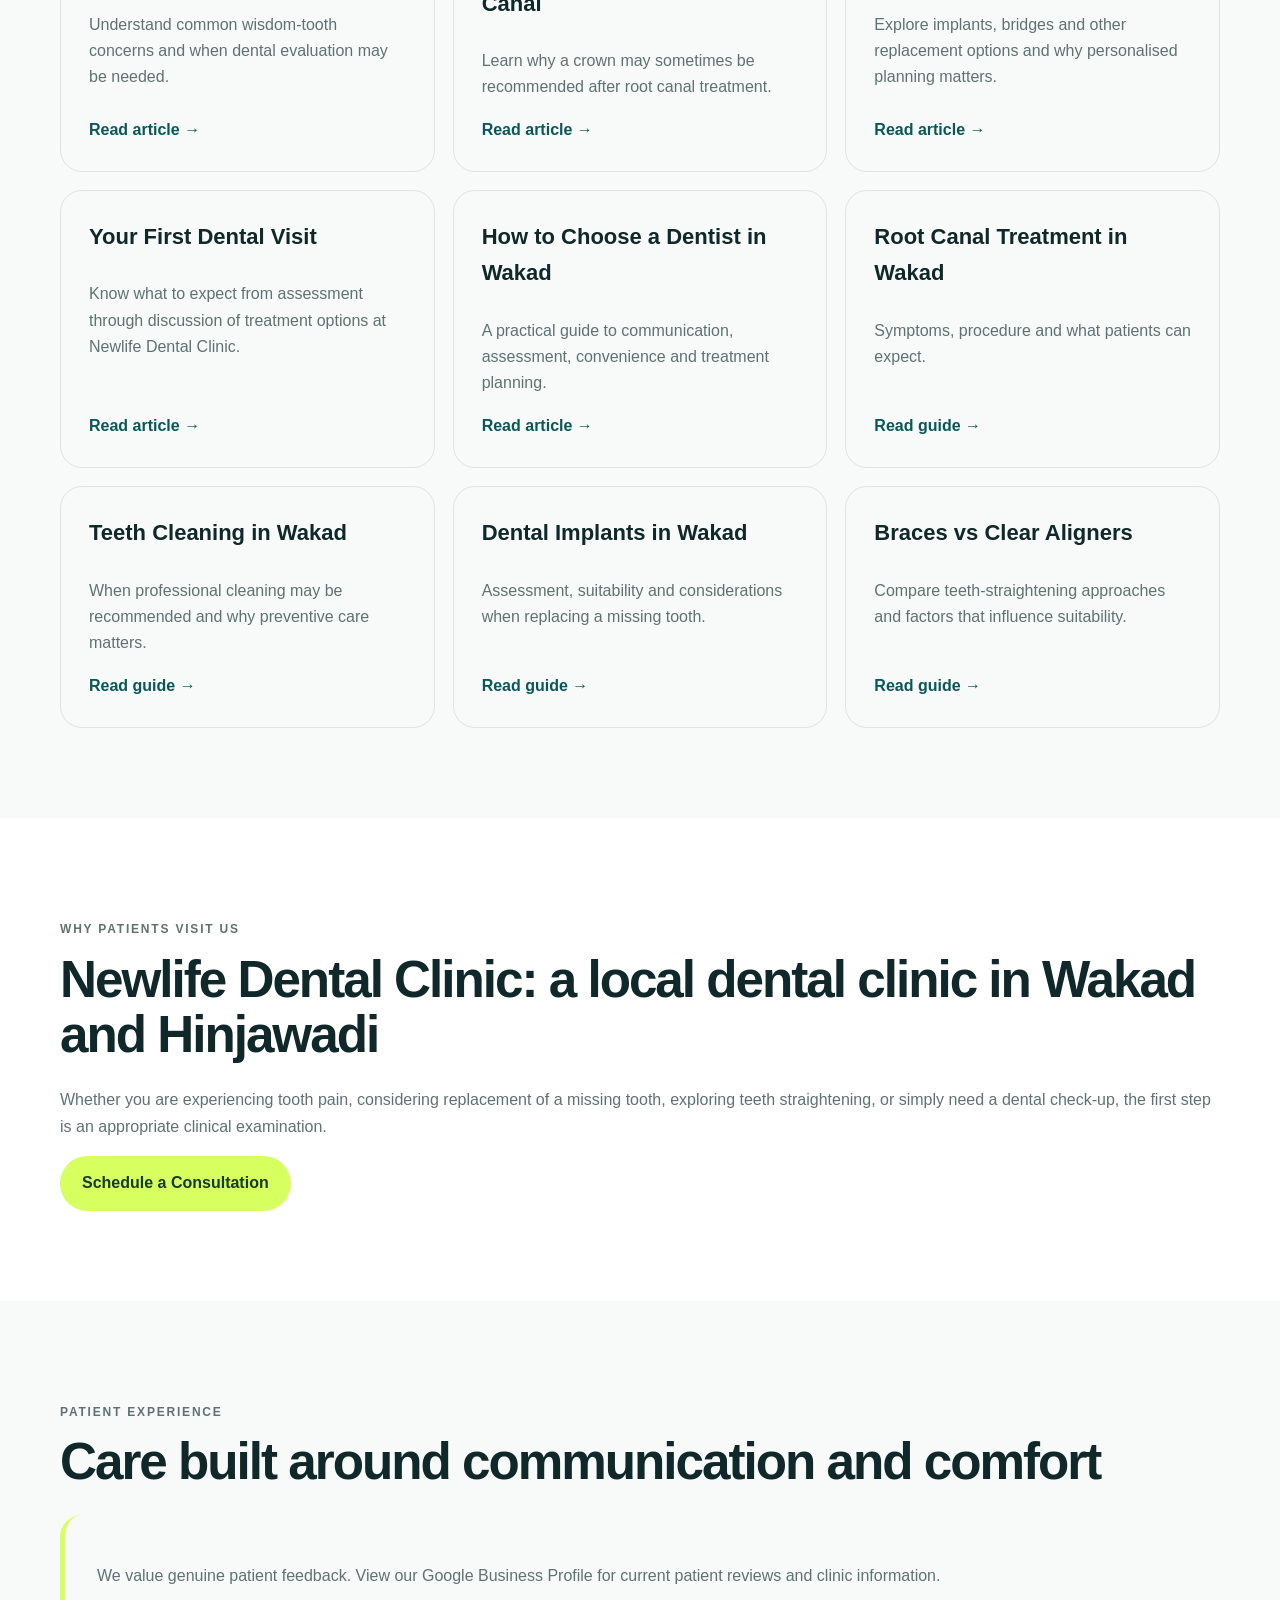
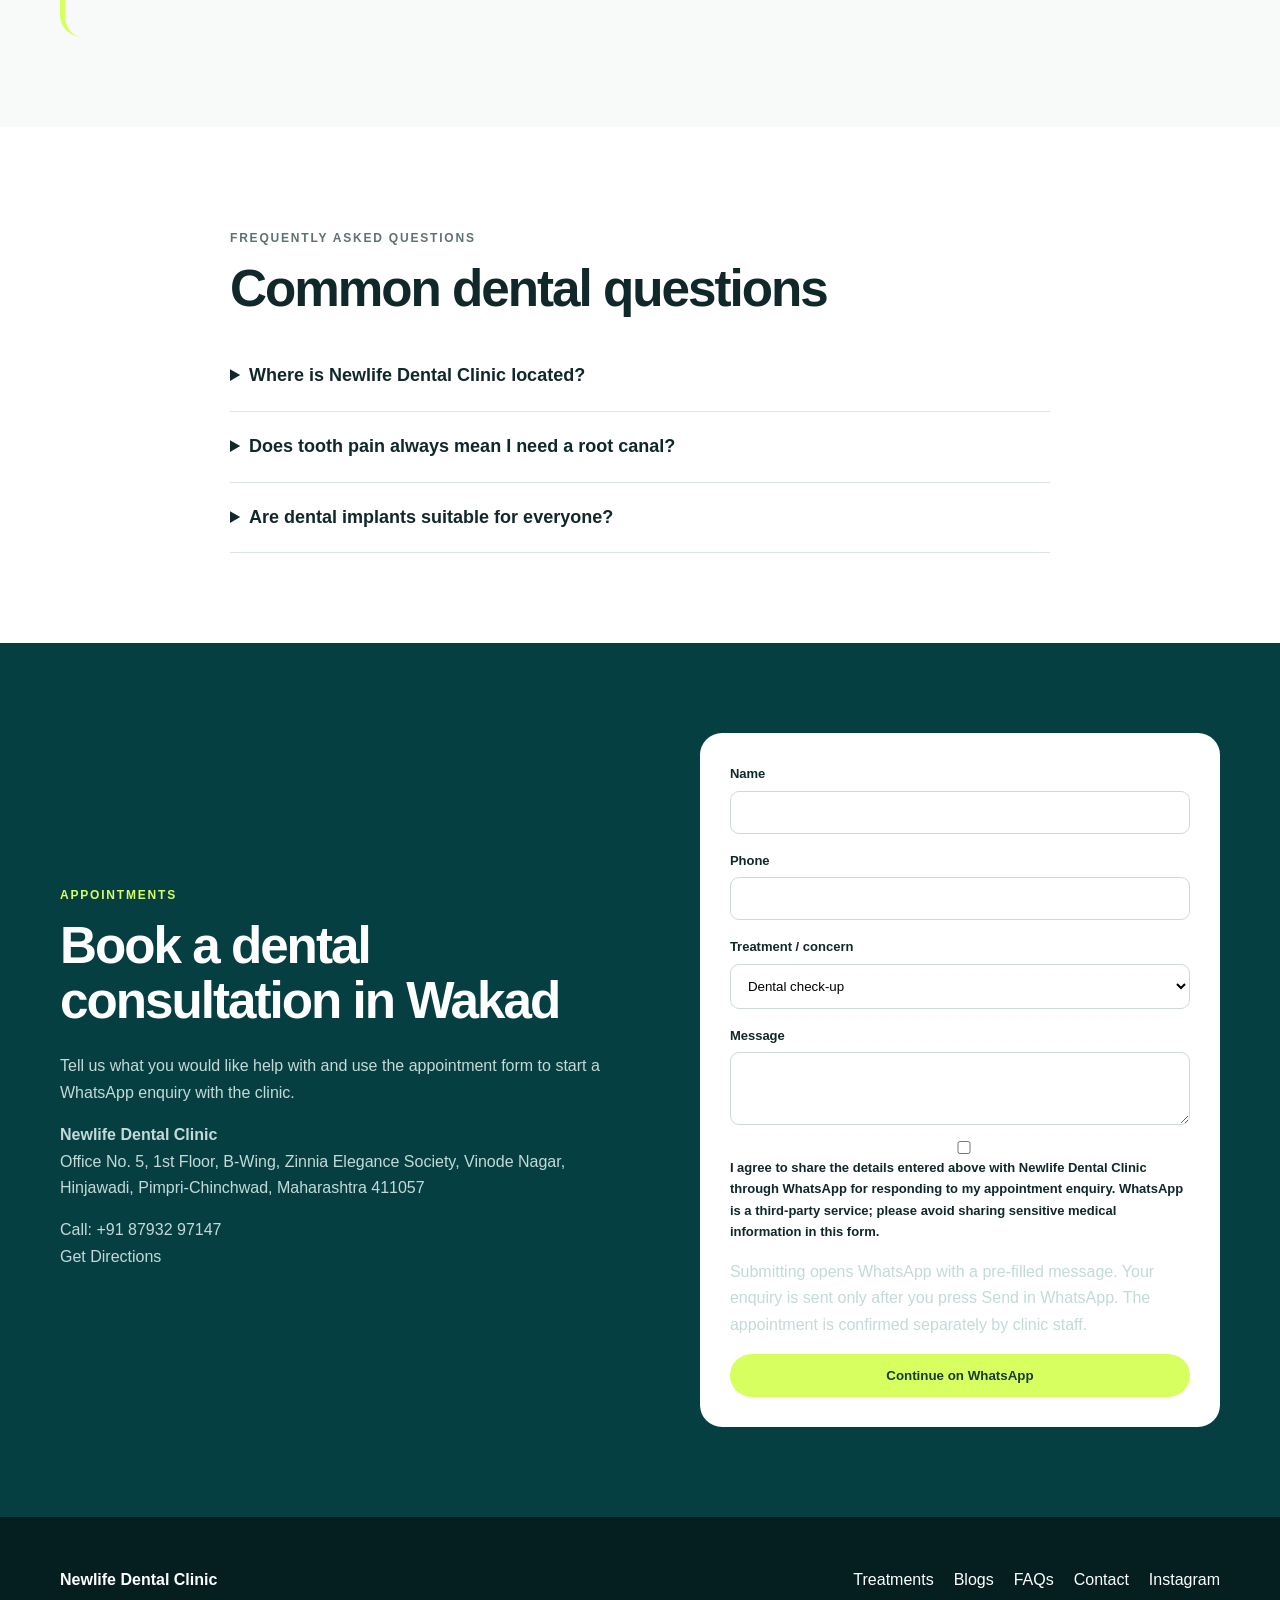
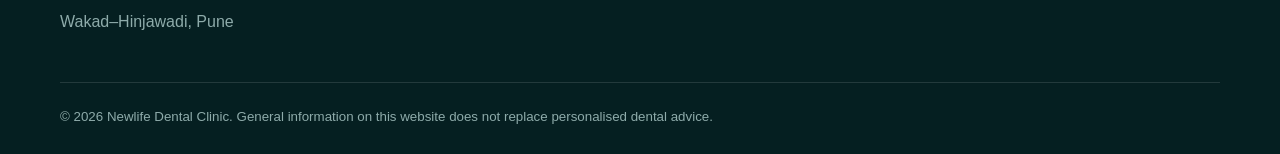
==== commit b6a38cce: "Add explicit consent and accurate WhatsApp appointment handoff notice" ====
--- a/index.html
+++ b/index.html
@@ -1 +1 @@
-<!doctype html><html lang="en"><head><meta charset="utf-8"><meta name="viewport" content="width=device-width,initial-scale=1"><title>Newlife Dental Clinic | Dentist in Wakad & Hinjawadi, Pune</title><meta name="description" content="Visit Newlife Dental Clinic near Wakad and Hinjawadi, Pune, for dental check-ups, root canal treatment, teeth cleaning, implants, braces and clear aligners. Book an appointment."><link rel="stylesheet" href="styles.css"><link rel="canonical" href="https://newlife-dental-clinic-website.vercel.app/"><script type="application/ld+json">{"@context":"https://schema.org","@type":"Dentist","@id":"https://newlife-dental-clinic-website.vercel.app/#clinic","name":"Newlife Dental Clinic","url":"https://newlife-dental-clinic-website.vercel.app/","telephone":"+918793297147","address":{"@type":"PostalAddress","streetAddress":"Office No. 5, 1st Floor, B Wing, Zinnia Elegance Society, Vinode Nagar","addressLocality":"Hinjewadi, Pimpri-Chinchwad","addressRegion":"Maharashtra","postalCode":"411057","addressCountry":"IN"},"sameAs":["https://share.google/BrGMnYYmq5a8dakJx","https://www.instagram.com/newlife_dentalclinic_/"]}</script></head><body><header class="site-header"><div class="container header-inner"><a class="brand" href="#home" aria-label="Newlife Dental Clinic home"><img class="brand-logo" src="assets/newlife-logo.png" alt="Newlife Dental Clinic logo" width="46" height="46"><span><strong>Newlife Dental Clinic</strong><small>Wakad · Hinjawadi · Pune</small></span></a><button class="menu-btn" aria-expanded="false" aria-controls="site-nav">Menu</button><nav id="site-nav" class="site-nav" aria-label="Main navigation"><a href="#home">Home</a><a href="#about">About</a><a href="#treatments">Treatments</a><a href="#blogs">Blogs</a><a href="#reviews">Reviews</a><a href="#faq">FAQs</a><a href="#contact">Contact</a></nav><a class="btn btn-primary header-cta" href="#contact">Book Appointment</a></div></header><main id="home"><section class="hero"><div class="container hero-grid"><div class="hero-copy"><p class="eyebrow">Newlife Dental Clinic · Wakad–Hinjawadi</p><h1>Dentist and dental clinic in Wakad–Hinjawadi</h1><p class="lead">Newlife Dental Clinic offers dental check-ups, professional cleaning, root canal treatment consultations, crowns, dental implant consultations, and orthodontic assessments for patients in Wakad, Hinjawadi and nearby Pune neighbourhoods. Contact the clinic to discuss your dental concern and arrange an appointment.</p><div class="hero-actions"><a class="btn btn-primary" href="#contact">Book an Appointment</a><a class="btn btn-secondary" href="#treatments">Explore Treatments</a><a class="btn btn-secondary" href="tel:+918793297147">Call +91 87932 97147</a></div><div class="trust-row"><span>Patient-focused care</span><span>Modern clinic</span><span>Convenient Wakad location</span></div></div><div class="hero-media"><img src="assets/clinic-exterior.jpg" alt="Newlife Dental Clinic exterior signage in Wakad–Hinjawadi, Pune" loading="eager" fetchpriority="high"></div></div></section><section id="about" class="section"><div class="container split"><div><p class="eyebrow">About the clinic</p><h2>Dental treatment explained clearly, with care at every step</h2><p>We believe patients should understand their dental condition and available treatment options before making a decision. Our approach focuses on clear communication, hygiene, comfort and treatment planning based on individual needs.</p><p>Newlife Dental Clinic serves patients from Wakad, Hinjawadi, Tathawade, Thergaon, Punawale, Pimple Saudagar and surrounding areas of Pune.</p><p><a href="dr-anjali-ingole-dentist-wakad.html">Meet Dr. Anjali Ingole →</a></p></div><div class="image-card"><img src="assets/newlife-treatment-room.png" alt="Dental treatment room at Newlife Dental Clinic in Wakad–Hinjawadi" loading="lazy"></div></div></section><section id="treatments" class="section section-alt"><div class="container"><p class="eyebrow">Treatments</p><h2>Dental services for everyday and advanced care</h2><div class="cards"><article class="card"><h3>Root Canal Treatment</h3><p>Treatment for teeth where the dental pulp is inflamed or infected, based on clinical assessment.</p><a href="root-canal-treatment-wakad.html">Learn about RCT</a></article><article class="card"><h3>Dental Implants</h3><p>Consultation and treatment planning for replacement of missing teeth where implant treatment is appropriate.</p><a href="dental-implants-wakad.html">Learn about implants</a></article><article class="card"><h3>Braces & Aligners</h3><p>Assessment of teeth and bite to discuss suitable orthodontic treatment options.</p><a href="braces-vs-clear-aligners-wakad.html">Compare options</a></article><article class="card"><h3>Dental Cleaning</h3><p>Professional cleaning and preventive dental care tailored to your oral-health needs.</p><a href="teeth-cleaning-wakad.html">Learn about cleaning</a></article><article class="card"><h3>Crowns & Bridges</h3><p>Restorative options used to protect or replace teeth depending on individual clinical requirements.</p><a href="dental-crown-after-root-canal-wakad.html">Learn about crowns</a></article><article class="card"><h3>Teeth Whitening</h3><p>Professional guidance on whitening options and suitability for your teeth.</p><a href="#contact">Ask about whitening</a></article></div></div></section><section id="blogs" class="section"><div class="container"><p class="eyebrow">Dental health guides</p><h2>Latest dental articles</h2><p class="lead">Patient-focused guides from Newlife Dental Clinic covering common dental concerns, treatments and questions for patients in Wakad, Hinjawadi and nearby Pune areas.</p><div class="cards"><article class="card"><h3>Meet Dr. Anjali Ingole</h3><p>Learn about the patient-focused approach to dental assessment and treatment planning at Newlife Dental Clinic.</p><a href="dr-anjali-ingole-dentist-wakad.html">Read article →</a></article><article class="card"><h3>Tooth Pain: When to Visit a Dentist</h3><p>Understand common reasons for toothache and why persistent symptoms need professional assessment.</p><a href="tooth-pain-dentist-wakad.html">Read article →</a></article><article class="card"><h3>Bleeding Gums</h3><p>Learn why gums may bleed and when a dental or gum-health assessment may be appropriate.</p><a href="bleeding-gums-wakad.html">Read article →</a></article><article class="card"><h3>Wisdom Tooth Pain</h3><p>Understand common wisdom-tooth concerns and when dental evaluation may be needed.</p><a href="wisdom-tooth-pain-wakad.html">Read article →</a></article><article class="card"><h3>Dental Crown After Root Canal</h3><p>Learn why a crown may sometimes be recommended after root canal treatment.</p><a href="dental-crown-after-root-canal-wakad.html">Read article →</a></article><article class="card"><h3>Missing Tooth Replacement</h3><p>Explore implants, bridges and other replacement options and why personalised planning matters.</p><a href="missing-tooth-replacement-wakad.html">Read article →</a></article><article class="card"><h3>Your First Dental Visit</h3><p>Know what to expect from assessment through discussion of treatment options at Newlife Dental Clinic.</p><a href="first-dental-visit-newlife-wakad.html">Read article →</a></article><article class="card"><h3>How to Choose a Dentist in Wakad</h3><p>A practical guide to communication, assessment, convenience and treatment planning.</p><a href="how-to-choose-dentist-wakad-hinjawadi.html">Read article →</a></article><article class="card"><h3>Root Canal Treatment in Wakad</h3><p>Symptoms, procedure and what patients can expect.</p><a href="root-canal-treatment-wakad.html">Read guide →</a></article><article class="card"><h3>Teeth Cleaning in Wakad</h3><p>When professional cleaning may be recommended and why preventive care matters.</p><a href="teeth-cleaning-wakad.html">Read guide →</a></article><article class="card"><h3>Dental Implants in Wakad</h3><p>Assessment, suitability and considerations when replacing a missing tooth.</p><a href="dental-implants-wakad.html">Read guide →</a></article><article class="card"><h3>Braces vs Clear Aligners</h3><p>Compare teeth-straightening approaches and factors that influence suitability.</p><a href="braces-vs-clear-aligners-wakad.html">Read guide →</a></article></div></div></section><section class="section section-alt"><div class="container"><p class="eyebrow">Why patients visit us</p><h2>Newlife Dental Clinic: a local dental clinic in Wakad and Hinjawadi</h2><p>Whether you are experiencing tooth pain, considering replacement of a missing tooth, exploring teeth straightening, or simply need a dental check-up, the first step is an appropriate clinical examination.</p><a class="btn btn-primary" href="#contact">Schedule a Consultation</a></div></section><section id="reviews" class="section"><div class="container"><p class="eyebrow">Patient experience</p><h2>Care built around communication and comfort</h2><div class="quote-card"><p>We value genuine patient feedback. <a href="https://share.google/BrGMnYYmq5a8dakJx" target="_blank" rel="noopener noreferrer">View our Google Business Profile</a> for current patient reviews and clinic information.</p></div></div></section><section id="faq" class="section section-alt"><div class="container narrow"><p class="eyebrow">Frequently asked questions</p><h2>Common dental questions</h2><details><summary>Where is Newlife Dental Clinic located?</summary><p>Newlife Dental Clinic is located in the Wakad–Hinjawadi area of Pune and serves patients from nearby neighbourhoods including Tathawade, Thergaon, Punawale and Pimple Saudagar.</p></details><details><summary>Does tooth pain always mean I need a root canal?</summary><p>No. Tooth pain can have different causes. A dental examination is required to identify the cause and determine whether root canal treatment or another approach is appropriate.</p></details><details><summary>Are dental implants suitable for everyone?</summary><p>Not necessarily. Suitability depends on oral health, available bone, medical history and individual treatment requirements.</p></details></div></section><section id="contact" class="section contact-section"><div class="container contact-grid"><div><p class="eyebrow">Appointments</p><h2>Book a dental consultation in Wakad</h2><p>Tell us what you would like help with and use the appointment form to start a WhatsApp enquiry with the clinic.</p><p><strong>Newlife Dental Clinic</strong><br>Office No. 5, 1st Floor, B-Wing, Zinnia Elegance Society, Vinode Nagar, Hinjawadi, Pimpri-Chinchwad, Maharashtra 411057</p><p><a href="tel:+918793297147">Call: +91 87932 97147</a><br><a href="https://share.google/BrGMnYYmq5a8dakJx" target="_blank" rel="noopener noreferrer">Get Directions</a></p></div><form id="appointment-form" class="appointment-form"><label>Name<input id="name" name="name" required></label><label>Phone<input id="phone" name="phone" inputmode="tel" required></label><label>Treatment / concern<select id="treatment" name="treatment"><option>Dental check-up</option><option>Tooth pain / Root canal</option><option>Dental cleaning</option><option>Dental implant</option><option>Braces / Aligners</option><option>Crown / Bridge</option><option>Teeth whitening</option><option>Other</option></select></label><label>Message<textarea id="message" name="message" rows="3"></textarea></label><button class="btn btn-primary" type="submit">Continue on WhatsApp</button></form></div></section></main><footer class="site-footer"><div class="container footer-inner"><div><strong>Newlife Dental Clinic</strong><p>Wakad–Hinjawadi, Pune</p></div><div><a href="#treatments">Treatments</a><a href="#blogs">Blogs</a><a href="#faq">FAQs</a><a href="#contact">Contact</a><a href="https://www.instagram.com/newlife_dentalclinic_/" target="_blank" rel="noopener noreferrer" aria-label="Newlife Dental Clinic on Instagram">Instagram</a></div></div><div class="container footer-bottom"><small>© <span id="year"></span> Newlife Dental Clinic. General information on this website does not replace personalised dental advice.</small></div></footer><div class="mobile-bar"><a href="#contact">Book Appointment</a></div><script src="script.js"></script></body></html>+<!doctype html><html lang="en"><head><meta charset="utf-8"><meta name="viewport" content="width=device-width,initial-scale=1"><title>Newlife Dental Clinic | Dentist in Wakad & Hinjawadi, Pune</title><meta name="description" content="Visit Newlife Dental Clinic near Wakad and Hinjawadi, Pune, for dental check-ups, root canal treatment, teeth cleaning, implants, braces and clear aligners. Book an appointment."><link rel="stylesheet" href="styles.css"><link rel="canonical" href="https://newlife-dental-clinic-website.vercel.app/"><script type="application/ld+json">{"@context":"https://schema.org","@type":"Dentist","@id":"https://newlife-dental-clinic-website.vercel.app/#clinic","name":"Newlife Dental Clinic","url":"https://newlife-dental-clinic-website.vercel.app/","telephone":"+918793297147","address":{"@type":"PostalAddress","streetAddress":"Office No. 5, 1st Floor, B Wing, Zinnia Elegance Society, Vinode Nagar","addressLocality":"Hinjewadi, Pimpri-Chinchwad","addressRegion":"Maharashtra","postalCode":"411057","addressCountry":"IN"},"sameAs":["https://share.google/BrGMnYYmq5a8dakJx","https://www.instagram.com/newlife_dentalclinic_/"]}</script></head><body><header class="site-header"><div class="container header-inner"><a class="brand" href="#home" aria-label="Newlife Dental Clinic home"><img class="brand-logo" src="assets/newlife-logo.png" alt="Newlife Dental Clinic logo" width="46" height="46"><span><strong>Newlife Dental Clinic</strong><small>Wakad · Hinjawadi · Pune</small></span></a><button class="menu-btn" aria-expanded="false" aria-controls="site-nav">Menu</button><nav id="site-nav" class="site-nav" aria-label="Main navigation"><a href="#home">Home</a><a href="#about">About</a><a href="#treatments">Treatments</a><a href="#blogs">Blogs</a><a href="#reviews">Reviews</a><a href="#faq">FAQs</a><a href="#contact">Contact</a></nav><a class="btn btn-primary header-cta" href="#contact">Book Appointment</a></div></header><main id="home"><section class="hero"><div class="container hero-grid"><div class="hero-copy"><p class="eyebrow">Newlife Dental Clinic · Wakad–Hinjawadi</p><h1>Dentist and dental clinic in Wakad–Hinjawadi</h1><p class="lead">Newlife Dental Clinic offers dental check-ups, professional cleaning, root canal treatment consultations, crowns, dental implant consultations, and orthodontic assessments for patients in Wakad, Hinjawadi and nearby Pune neighbourhoods. Contact the clinic to discuss your dental concern and arrange an appointment.</p><div class="hero-actions"><a class="btn btn-primary" href="#contact">Book an Appointment</a><a class="btn btn-secondary" href="#treatments">Explore Treatments</a><a class="btn btn-secondary" href="tel:+918793297147">Call +91 87932 97147</a></div><div class="trust-row"><span>Patient-focused care</span><span>Modern clinic</span><span>Convenient Wakad location</span></div></div><div class="hero-media"><img src="assets/clinic-exterior.jpg" alt="Newlife Dental Clinic exterior signage in Wakad–Hinjawadi, Pune" loading="eager" fetchpriority="high"></div></div></section><section id="about" class="section"><div class="container split"><div><p class="eyebrow">About the clinic</p><h2>Dental treatment explained clearly, with care at every step</h2><p>We believe patients should understand their dental condition and available treatment options before making a decision. Our approach focuses on clear communication, hygiene, comfort and treatment planning based on individual needs.</p><p>Newlife Dental Clinic serves patients from Wakad, Hinjawadi, Tathawade, Thergaon, Punawale, Pimple Saudagar and surrounding areas of Pune.</p><p><a href="dr-anjali-ingole-dentist-wakad.html">Meet Dr. Anjali Ingole →</a></p></div><div class="image-card"><img src="assets/newlife-treatment-room.png" alt="Dental treatment room at Newlife Dental Clinic in Wakad–Hinjawadi" loading="lazy"></div></div></section><section id="treatments" class="section section-alt"><div class="container"><p class="eyebrow">Treatments</p><h2>Dental services for everyday and advanced care</h2><div class="cards"><article class="card"><h3>Root Canal Treatment</h3><p>Treatment for teeth where the dental pulp is inflamed or infected, based on clinical assessment.</p><a href="root-canal-treatment-wakad.html">Learn about RCT</a></article><article class="card"><h3>Dental Implants</h3><p>Consultation and treatment planning for replacement of missing teeth where implant treatment is appropriate.</p><a href="dental-implants-wakad.html">Learn about implants</a></article><article class="card"><h3>Braces & Aligners</h3><p>Assessment of teeth and bite to discuss suitable orthodontic treatment options.</p><a href="braces-vs-clear-aligners-wakad.html">Compare options</a></article><article class="card"><h3>Dental Cleaning</h3><p>Professional cleaning and preventive dental care tailored to your oral-health needs.</p><a href="teeth-cleaning-wakad.html">Learn about cleaning</a></article><article class="card"><h3>Crowns & Bridges</h3><p>Restorative options used to protect or replace teeth depending on individual clinical requirements.</p><a href="dental-crown-after-root-canal-wakad.html">Learn about crowns</a></article><article class="card"><h3>Teeth Whitening</h3><p>Professional guidance on whitening options and suitability for your teeth.</p><a href="#contact">Ask about whitening</a></article></div></div></section><section id="blogs" class="section"><div class="container"><p class="eyebrow">Dental health guides</p><h2>Latest dental articles</h2><p class="lead">Patient-focused guides from Newlife Dental Clinic covering common dental concerns, treatments and questions for patients in Wakad, Hinjawadi and nearby Pune areas.</p><div class="cards"><article class="card"><h3>Meet Dr. Anjali Ingole</h3><p>Learn about the patient-focused approach to dental assessment and treatment planning at Newlife Dental Clinic.</p><a href="dr-anjali-ingole-dentist-wakad.html">Read article →</a></article><article class="card"><h3>Tooth Pain: When to Visit a Dentist</h3><p>Understand common reasons for toothache and why persistent symptoms need professional assessment.</p><a href="tooth-pain-dentist-wakad.html">Read article →</a></article><article class="card"><h3>Bleeding Gums</h3><p>Learn why gums may bleed and when a dental or gum-health assessment may be appropriate.</p><a href="bleeding-gums-wakad.html">Read article →</a></article><article class="card"><h3>Wisdom Tooth Pain</h3><p>Understand common wisdom-tooth concerns and when dental evaluation may be needed.</p><a href="wisdom-tooth-pain-wakad.html">Read article →</a></article><article class="card"><h3>Dental Crown After Root Canal</h3><p>Learn why a crown may sometimes be recommended after root canal treatment.</p><a href="dental-crown-after-root-canal-wakad.html">Read article →</a></article><article class="card"><h3>Missing Tooth Replacement</h3><p>Explore implants, bridges and other replacement options and why personalised planning matters.</p><a href="missing-tooth-replacement-wakad.html">Read article →</a></article><article class="card"><h3>Your First Dental Visit</h3><p>Know what to expect from assessment through discussion of treatment options at Newlife Dental Clinic.</p><a href="first-dental-visit-newlife-wakad.html">Read article →</a></article><article class="card"><h3>How to Choose a Dentist in Wakad</h3><p>A practical guide to communication, assessment, convenience and treatment planning.</p><a href="how-to-choose-dentist-wakad-hinjawadi.html">Read article →</a></article><article class="card"><h3>Root Canal Treatment in Wakad</h3><p>Symptoms, procedure and what patients can expect.</p><a href="root-canal-treatment-wakad.html">Read guide →</a></article><article class="card"><h3>Teeth Cleaning in Wakad</h3><p>When professional cleaning may be recommended and why preventive care matters.</p><a href="teeth-cleaning-wakad.html">Read guide →</a></article><article class="card"><h3>Dental Implants in Wakad</h3><p>Assessment, suitability and considerations when replacing a missing tooth.</p><a href="dental-implants-wakad.html">Read guide →</a></article><article class="card"><h3>Braces vs Clear Aligners</h3><p>Compare teeth-straightening approaches and factors that influence suitability.</p><a href="braces-vs-clear-aligners-wakad.html">Read guide →</a></article></div></div></section><section class="section section-alt"><div class="container"><p class="eyebrow">Why patients visit us</p><h2>Newlife Dental Clinic: a local dental clinic in Wakad and Hinjawadi</h2><p>Whether you are experiencing tooth pain, considering replacement of a missing tooth, exploring teeth straightening, or simply need a dental check-up, the first step is an appropriate clinical examination.</p><a class="btn btn-primary" href="#contact">Schedule a Consultation</a></div></section><section id="reviews" class="section"><div class="container"><p class="eyebrow">Patient experience</p><h2>Care built around communication and comfort</h2><div class="quote-card"><p>We value genuine patient feedback. <a href="https://share.google/BrGMnYYmq5a8dakJx" target="_blank" rel="noopener noreferrer">View our Google Business Profile</a> for current patient reviews and clinic information.</p></div></div></section><section id="faq" class="section section-alt"><div class="container narrow"><p class="eyebrow">Frequently asked questions</p><h2>Common dental questions</h2><details><summary>Where is Newlife Dental Clinic located?</summary><p>Newlife Dental Clinic is at Office No. 5, 1st Floor, B-Wing, Zinnia Elegance Society, Vinode Nagar, Hinjawadi, Pimpri-Chinchwad, Maharashtra 411057. The clinic also serves patients from Wakad, Tathawade, Thergaon, Punawale and nearby Pune neighbourhoods. <a href="https://share.google/BrGMnYYmq5a8dakJx" target="_blank" rel="noopener noreferrer">View directions on Google Maps</a>.</p></details><details><summary>Does tooth pain always mean I need a root canal?</summary><p>No. Tooth pain can have different causes. A dental examination is required to identify the cause and determine whether root canal treatment or another approach is appropriate.</p></details><details><summary>Are dental implants suitable for everyone?</summary><p>Not necessarily. Suitability depends on oral health, available bone, medical history and individual treatment requirements.</p></details></div></section><section id="contact" class="section contact-section"><div class="container contact-grid"><div><p class="eyebrow">Appointments</p><h2>Book a dental consultation in Wakad</h2><p>Tell us what you would like help with and use the appointment form to start a WhatsApp enquiry with the clinic.</p><p><strong>Newlife Dental Clinic</strong><br>Office No. 5, 1st Floor, B-Wing, Zinnia Elegance Society, Vinode Nagar, Hinjawadi, Pimpri-Chinchwad, Maharashtra 411057</p><p><a href="tel:+918793297147">Call: +91 87932 97147</a><br><a href="https://share.google/BrGMnYYmq5a8dakJx" target="_blank" rel="noopener noreferrer">Get Directions</a></p></div><form id="appointment-form" class="appointment-form"><label>Name<input id="name" name="name" required></label><label>Phone<input id="phone" name="phone" inputmode="tel" required></label><label>Treatment / concern<select id="treatment" name="treatment"><option>Dental check-up</option><option>Tooth pain / Root canal</option><option>Dental cleaning</option><option>Dental implant</option><option>Braces / Aligners</option><option>Crown / Bridge</option><option>Teeth whitening</option><option>Other</option></select></label><label>Message<textarea id="message" name="message" rows="3"></textarea></label><label class="consent-label"><input type="checkbox" id="contact-consent" name="contact-consent" required> I agree to share the details entered above with Newlife Dental Clinic through WhatsApp for responding to my appointment enquiry. WhatsApp is a third-party service; please avoid sharing sensitive medical information in this form.</label><p class="form-note">Submitting opens WhatsApp with a pre-filled message. Your enquiry is sent only after you press Send in WhatsApp. The appointment is confirmed separately by clinic staff.</p><button class="btn btn-primary" type="submit">Continue on WhatsApp</button></form></div></section></main><footer class="site-footer"><div class="container footer-inner"><div><strong>Newlife Dental Clinic</strong><p>Wakad–Hinjawadi, Pune</p></div><div><a href="#treatments">Treatments</a><a href="#blogs">Blogs</a><a href="#faq">FAQs</a><a href="#contact">Contact</a><a href="https://www.instagram.com/newlife_dentalclinic_/" target="_blank" rel="noopener noreferrer" aria-label="Newlife Dental Clinic on Instagram">Instagram</a></div></div><div class="container footer-bottom"><small>© <span id="year"></span> Newlife Dental Clinic. General information on this website does not replace personalised dental advice.</small></div></footer><div class="mobile-bar"><a href="#contact">Book Appointment</a></div><script src="script.js"></script></body></html>
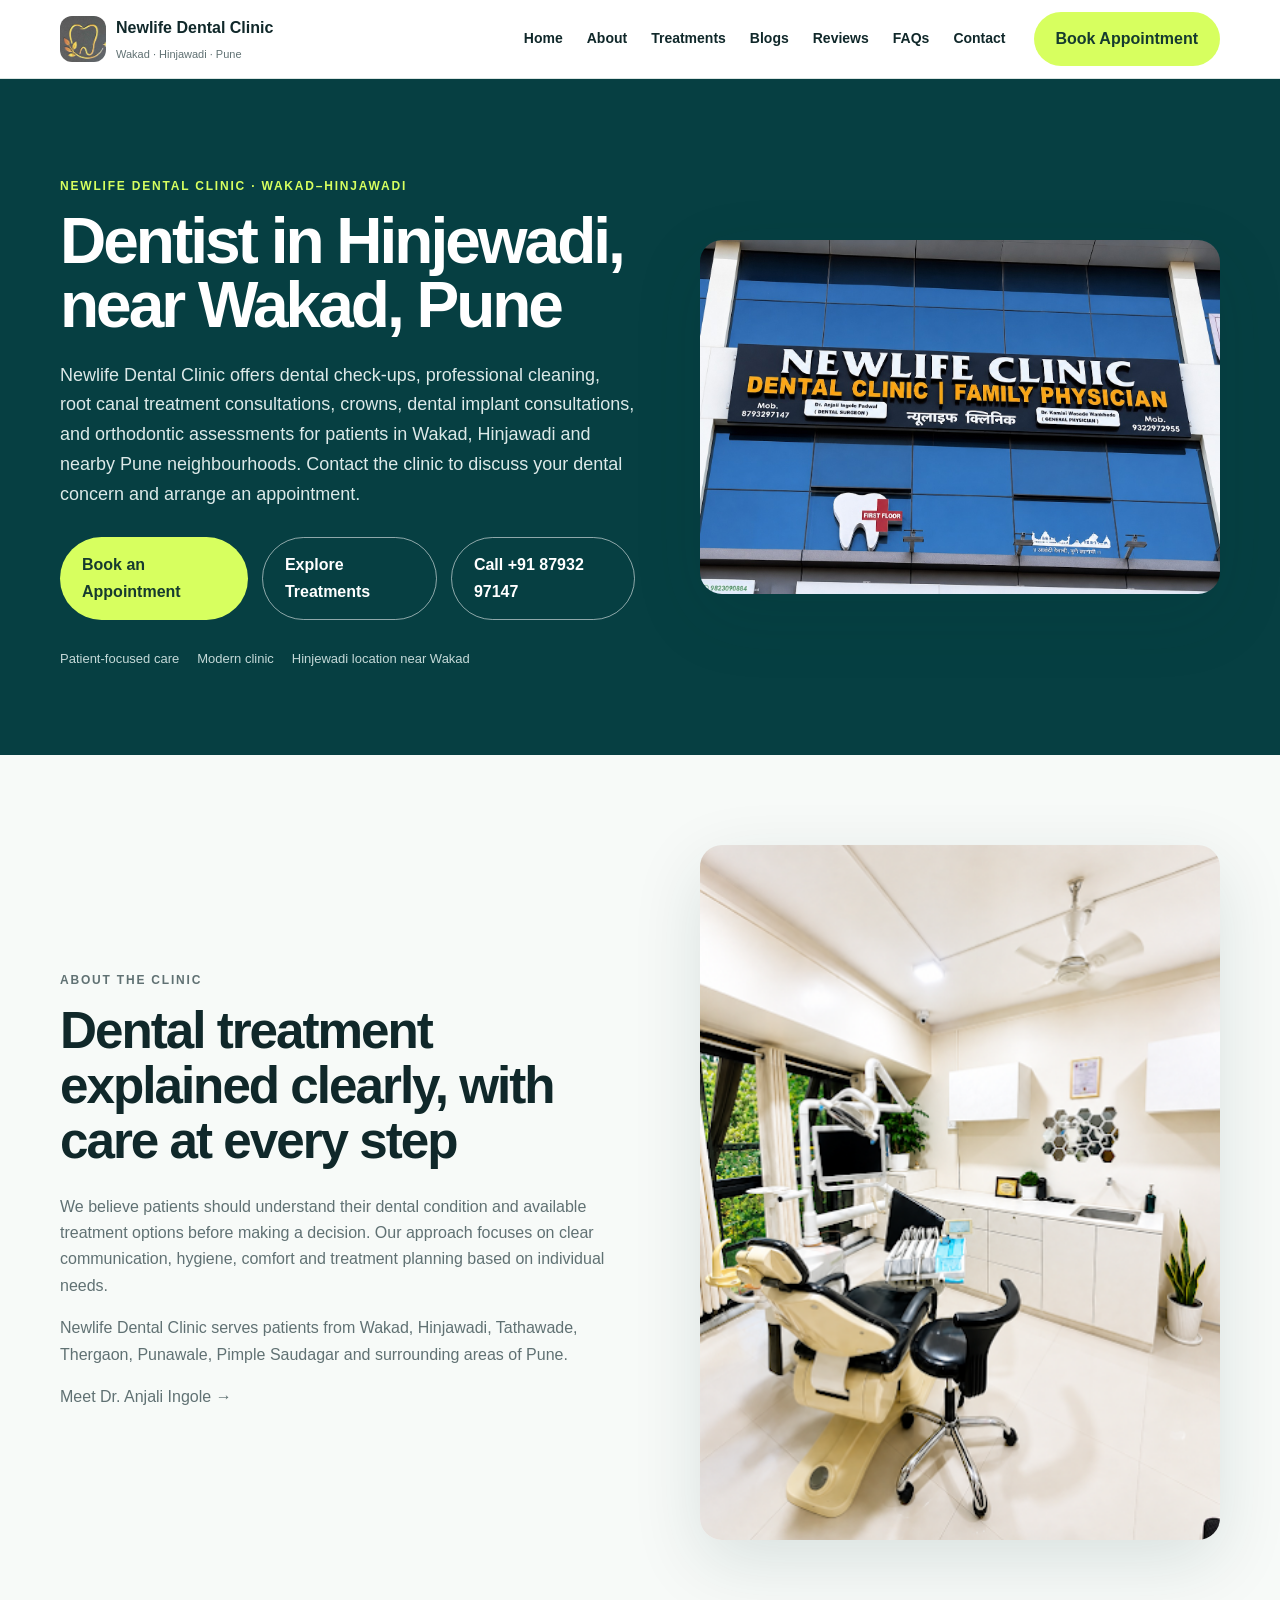
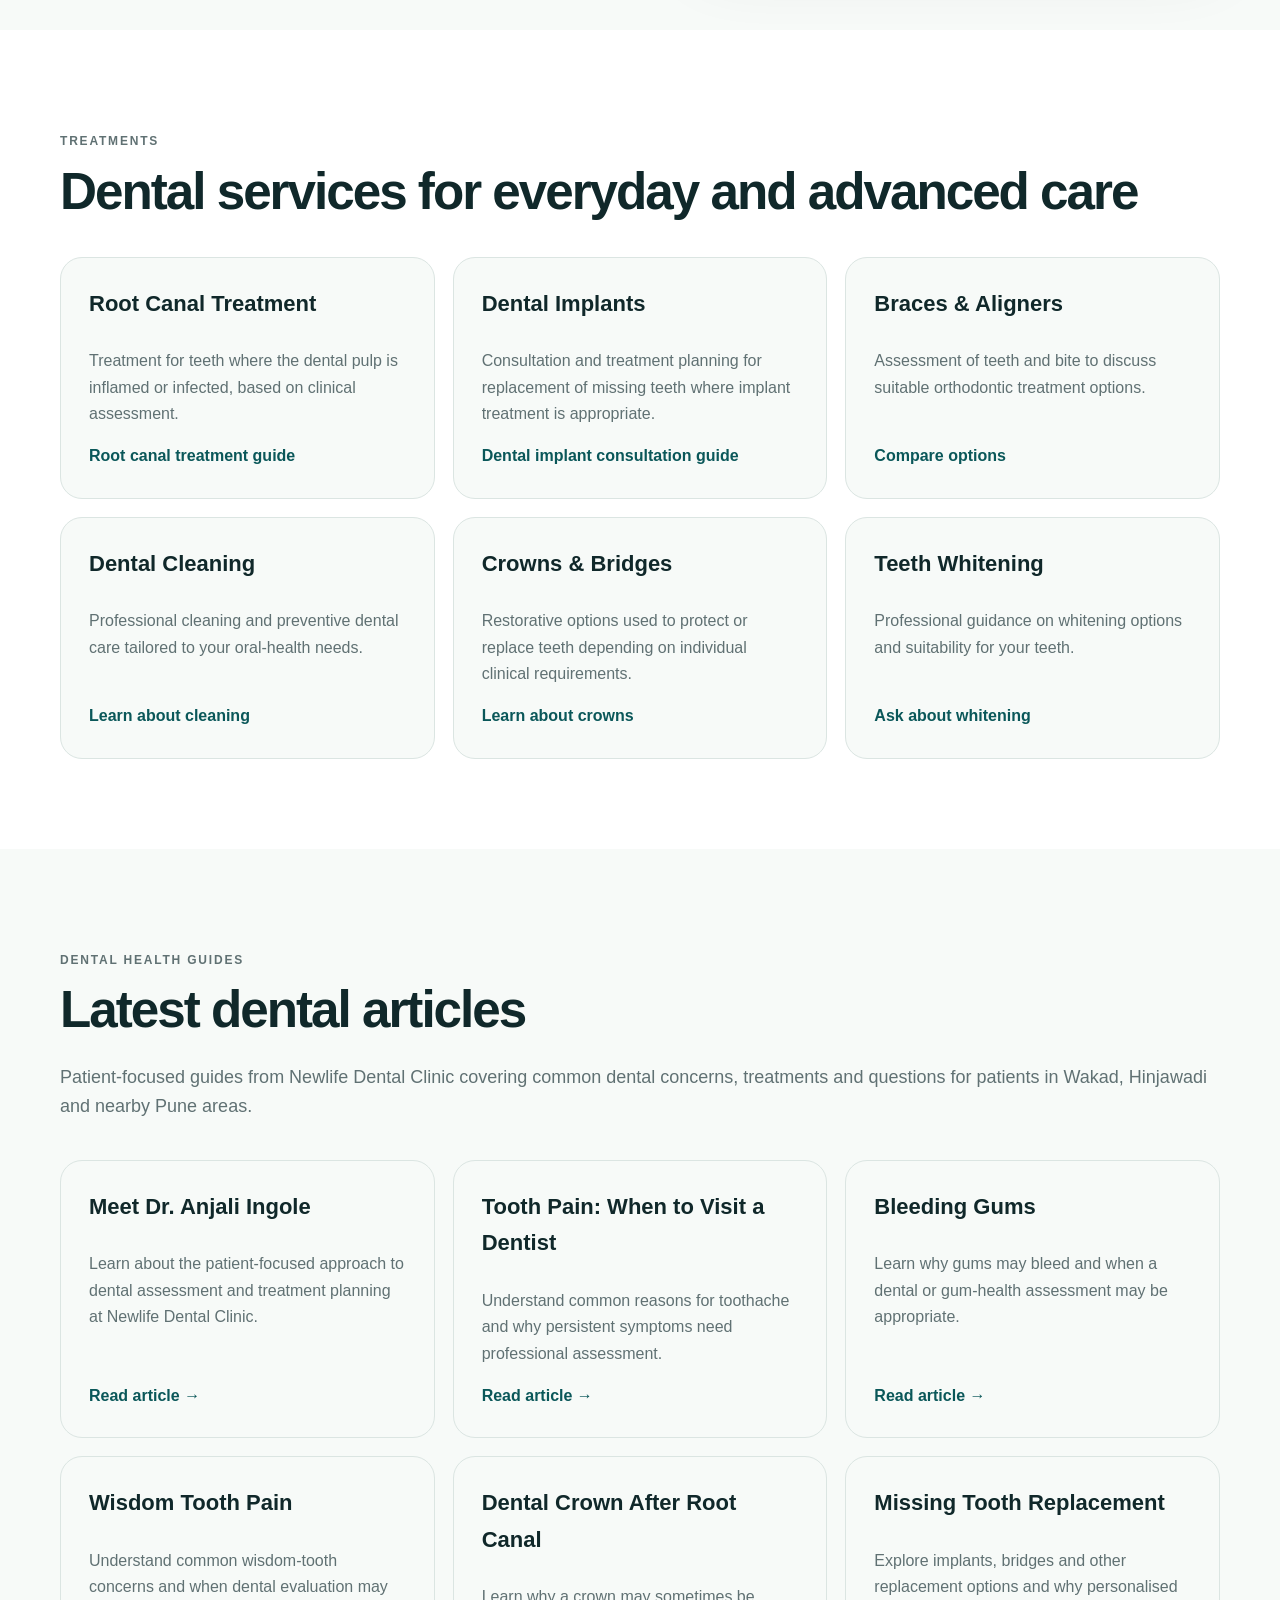
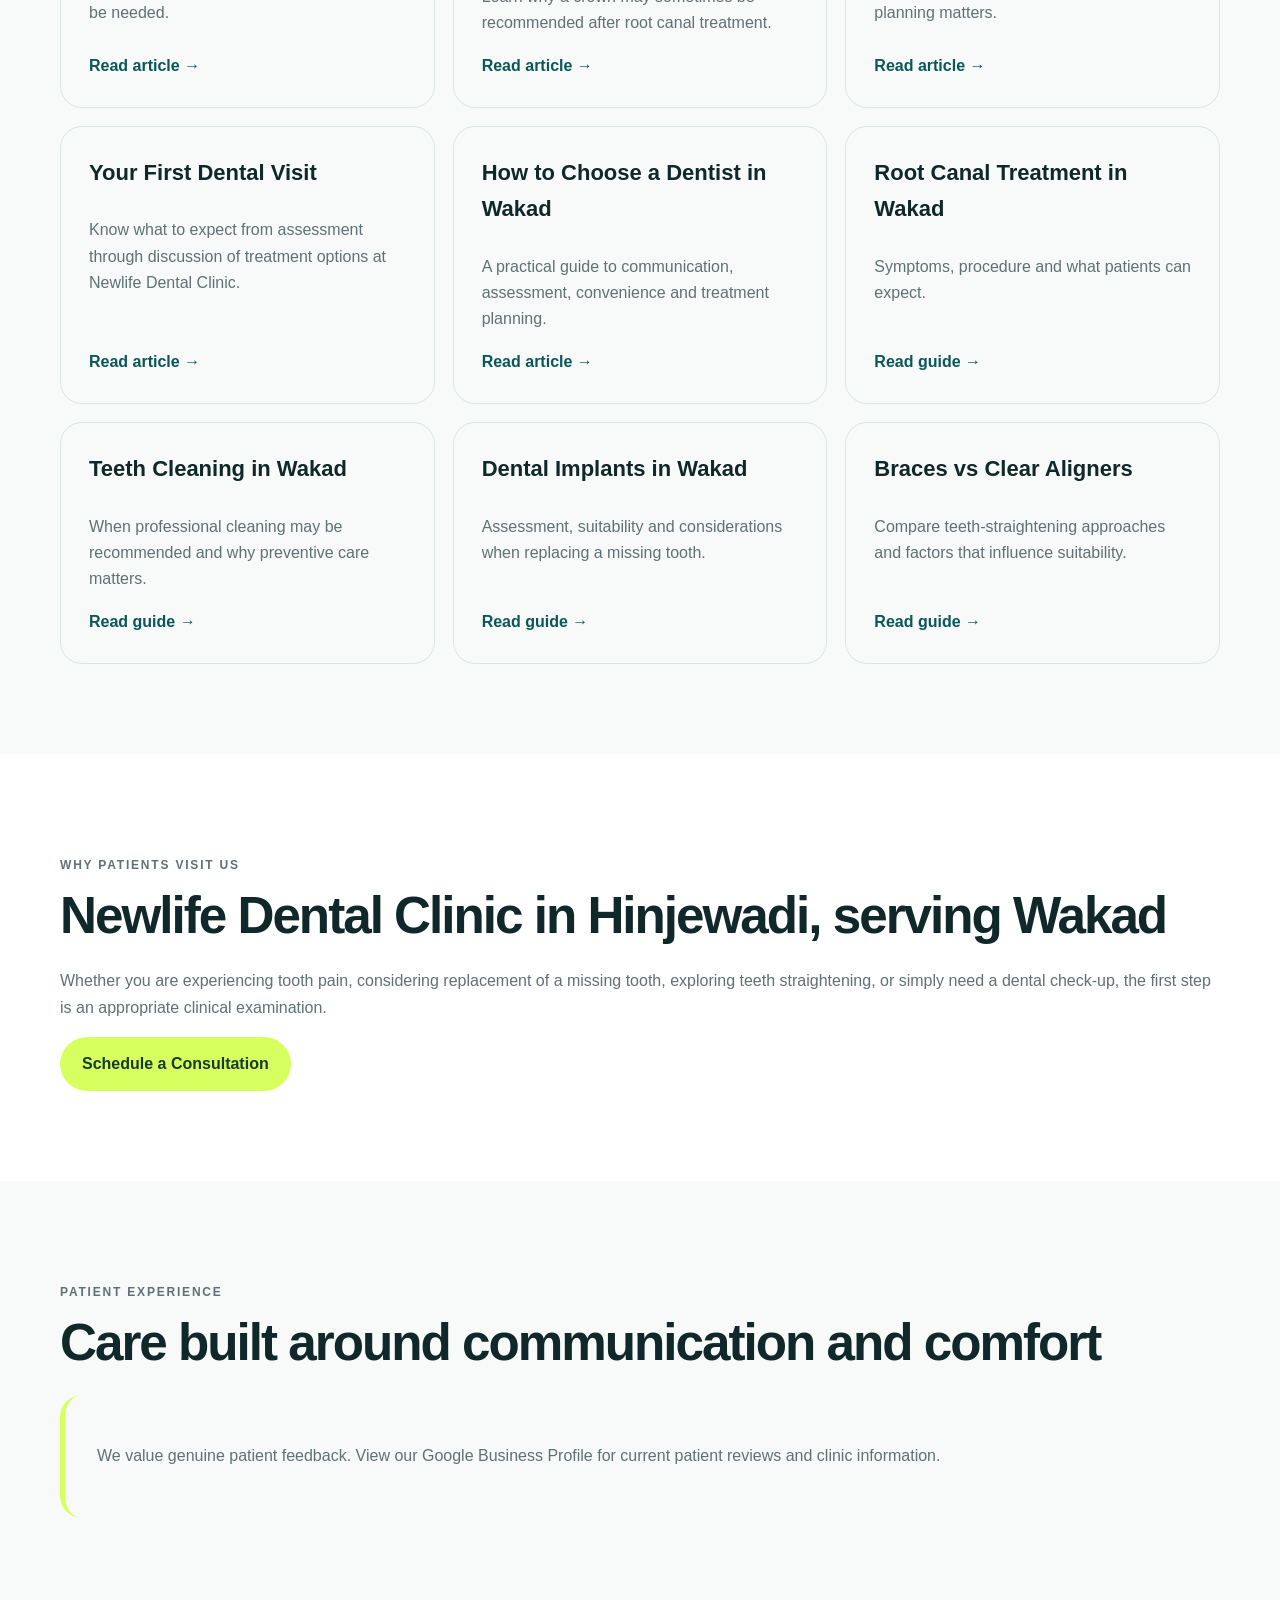
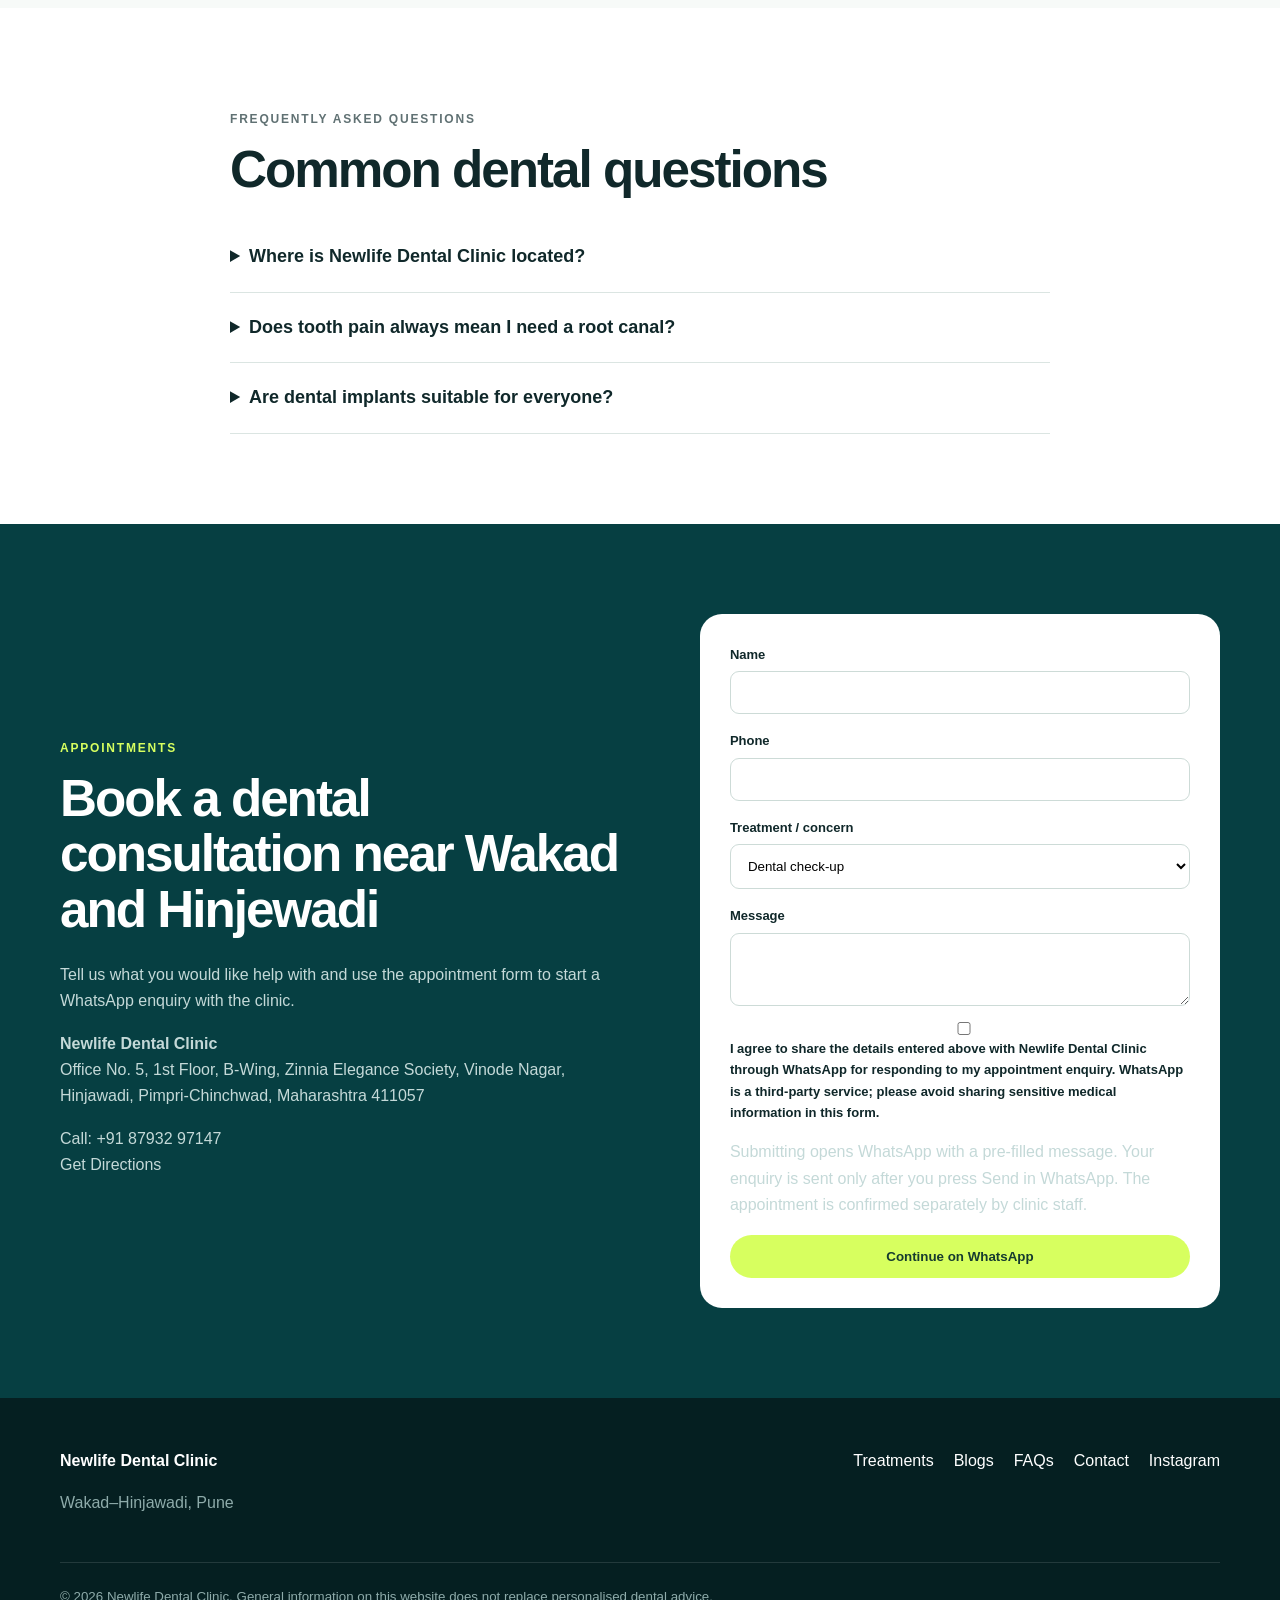
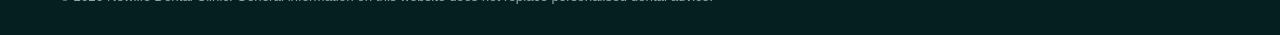
==== commit c859f147: "Improve homepage Hinjewadi local search relevance and treatment links" ====
--- a/index.html
+++ b/index.html
@@ -1 +1 @@
-<!doctype html><html lang="en"><head><meta charset="utf-8"><meta name="viewport" content="width=device-width,initial-scale=1"><title>Newlife Dental Clinic | Dentist in Wakad & Hinjawadi, Pune</title><meta name="description" content="Visit Newlife Dental Clinic near Wakad and Hinjawadi, Pune, for dental check-ups, root canal treatment, teeth cleaning, implants, braces and clear aligners. Book an appointment."><link rel="stylesheet" href="styles.css"><link rel="canonical" href="https://newlife-dental-clinic-website.vercel.app/"><script type="application/ld+json">{"@context":"https://schema.org","@type":"Dentist","@id":"https://newlife-dental-clinic-website.vercel.app/#clinic","name":"Newlife Dental Clinic","url":"https://newlife-dental-clinic-website.vercel.app/","telephone":"+918793297147","address":{"@type":"PostalAddress","streetAddress":"Office No. 5, 1st Floor, B Wing, Zinnia Elegance Society, Vinode Nagar","addressLocality":"Hinjewadi, Pimpri-Chinchwad","addressRegion":"Maharashtra","postalCode":"411057","addressCountry":"IN"},"sameAs":["https://share.google/BrGMnYYmq5a8dakJx","https://www.instagram.com/newlife_dentalclinic_/"]}</script></head><body><header class="site-header"><div class="container header-inner"><a class="brand" href="#home" aria-label="Newlife Dental Clinic home"><img class="brand-logo" src="assets/newlife-logo.png" alt="Newlife Dental Clinic logo" width="46" height="46"><span><strong>Newlife Dental Clinic</strong><small>Wakad · Hinjawadi · Pune</small></span></a><button class="menu-btn" aria-expanded="false" aria-controls="site-nav">Menu</button><nav id="site-nav" class="site-nav" aria-label="Main navigation"><a href="#home">Home</a><a href="#about">About</a><a href="#treatments">Treatments</a><a href="#blogs">Blogs</a><a href="#reviews">Reviews</a><a href="#faq">FAQs</a><a href="#contact">Contact</a></nav><a class="btn btn-primary header-cta" href="#contact">Book Appointment</a></div></header><main id="home"><section class="hero"><div class="container hero-grid"><div class="hero-copy"><p class="eyebrow">Newlife Dental Clinic · Wakad–Hinjawadi</p><h1>Dentist and dental clinic in Wakad–Hinjawadi</h1><p class="lead">Newlife Dental Clinic offers dental check-ups, professional cleaning, root canal treatment consultations, crowns, dental implant consultations, and orthodontic assessments for patients in Wakad, Hinjawadi and nearby Pune neighbourhoods. Contact the clinic to discuss your dental concern and arrange an appointment.</p><div class="hero-actions"><a class="btn btn-primary" href="#contact">Book an Appointment</a><a class="btn btn-secondary" href="#treatments">Explore Treatments</a><a class="btn btn-secondary" href="tel:+918793297147">Call +91 87932 97147</a></div><div class="trust-row"><span>Patient-focused care</span><span>Modern clinic</span><span>Convenient Wakad location</span></div></div><div class="hero-media"><img src="assets/clinic-exterior.jpg" alt="Newlife Dental Clinic exterior signage in Wakad–Hinjawadi, Pune" loading="eager" fetchpriority="high"></div></div></section><section id="about" class="section"><div class="container split"><div><p class="eyebrow">About the clinic</p><h2>Dental treatment explained clearly, with care at every step</h2><p>We believe patients should understand their dental condition and available treatment options before making a decision. Our approach focuses on clear communication, hygiene, comfort and treatment planning based on individual needs.</p><p>Newlife Dental Clinic serves patients from Wakad, Hinjawadi, Tathawade, Thergaon, Punawale, Pimple Saudagar and surrounding areas of Pune.</p><p><a href="dr-anjali-ingole-dentist-wakad.html">Meet Dr. Anjali Ingole →</a></p></div><div class="image-card"><img src="assets/newlife-treatment-room.png" alt="Dental treatment room at Newlife Dental Clinic in Wakad–Hinjawadi" loading="lazy"></div></div></section><section id="treatments" class="section section-alt"><div class="container"><p class="eyebrow">Treatments</p><h2>Dental services for everyday and advanced care</h2><div class="cards"><article class="card"><h3>Root Canal Treatment</h3><p>Treatment for teeth where the dental pulp is inflamed or infected, based on clinical assessment.</p><a href="root-canal-treatment-wakad.html">Learn about RCT</a></article><article class="card"><h3>Dental Implants</h3><p>Consultation and treatment planning for replacement of missing teeth where implant treatment is appropriate.</p><a href="dental-implants-wakad.html">Learn about implants</a></article><article class="card"><h3>Braces & Aligners</h3><p>Assessment of teeth and bite to discuss suitable orthodontic treatment options.</p><a href="braces-vs-clear-aligners-wakad.html">Compare options</a></article><article class="card"><h3>Dental Cleaning</h3><p>Professional cleaning and preventive dental care tailored to your oral-health needs.</p><a href="teeth-cleaning-wakad.html">Learn about cleaning</a></article><article class="card"><h3>Crowns & Bridges</h3><p>Restorative options used to protect or replace teeth depending on individual clinical requirements.</p><a href="dental-crown-after-root-canal-wakad.html">Learn about crowns</a></article><article class="card"><h3>Teeth Whitening</h3><p>Professional guidance on whitening options and suitability for your teeth.</p><a href="#contact">Ask about whitening</a></article></div></div></section><section id="blogs" class="section"><div class="container"><p class="eyebrow">Dental health guides</p><h2>Latest dental articles</h2><p class="lead">Patient-focused guides from Newlife Dental Clinic covering common dental concerns, treatments and questions for patients in Wakad, Hinjawadi and nearby Pune areas.</p><div class="cards"><article class="card"><h3>Meet Dr. Anjali Ingole</h3><p>Learn about the patient-focused approach to dental assessment and treatment planning at Newlife Dental Clinic.</p><a href="dr-anjali-ingole-dentist-wakad.html">Read article →</a></article><article class="card"><h3>Tooth Pain: When to Visit a Dentist</h3><p>Understand common reasons for toothache and why persistent symptoms need professional assessment.</p><a href="tooth-pain-dentist-wakad.html">Read article →</a></article><article class="card"><h3>Bleeding Gums</h3><p>Learn why gums may bleed and when a dental or gum-health assessment may be appropriate.</p><a href="bleeding-gums-wakad.html">Read article →</a></article><article class="card"><h3>Wisdom Tooth Pain</h3><p>Understand common wisdom-tooth concerns and when dental evaluation may be needed.</p><a href="wisdom-tooth-pain-wakad.html">Read article →</a></article><article class="card"><h3>Dental Crown After Root Canal</h3><p>Learn why a crown may sometimes be recommended after root canal treatment.</p><a href="dental-crown-after-root-canal-wakad.html">Read article →</a></article><article class="card"><h3>Missing Tooth Replacement</h3><p>Explore implants, bridges and other replacement options and why personalised planning matters.</p><a href="missing-tooth-replacement-wakad.html">Read article →</a></article><article class="card"><h3>Your First Dental Visit</h3><p>Know what to expect from assessment through discussion of treatment options at Newlife Dental Clinic.</p><a href="first-dental-visit-newlife-wakad.html">Read article →</a></article><article class="card"><h3>How to Choose a Dentist in Wakad</h3><p>A practical guide to communication, assessment, convenience and treatment planning.</p><a href="how-to-choose-dentist-wakad-hinjawadi.html">Read article →</a></article><article class="card"><h3>Root Canal Treatment in Wakad</h3><p>Symptoms, procedure and what patients can expect.</p><a href="root-canal-treatment-wakad.html">Read guide →</a></article><article class="card"><h3>Teeth Cleaning in Wakad</h3><p>When professional cleaning may be recommended and why preventive care matters.</p><a href="teeth-cleaning-wakad.html">Read guide →</a></article><article class="card"><h3>Dental Implants in Wakad</h3><p>Assessment, suitability and considerations when replacing a missing tooth.</p><a href="dental-implants-wakad.html">Read guide →</a></article><article class="card"><h3>Braces vs Clear Aligners</h3><p>Compare teeth-straightening approaches and factors that influence suitability.</p><a href="braces-vs-clear-aligners-wakad.html">Read guide →</a></article></div></div></section><section class="section section-alt"><div class="container"><p class="eyebrow">Why patients visit us</p><h2>Newlife Dental Clinic: a local dental clinic in Wakad and Hinjawadi</h2><p>Whether you are experiencing tooth pain, considering replacement of a missing tooth, exploring teeth straightening, or simply need a dental check-up, the first step is an appropriate clinical examination.</p><a class="btn btn-primary" href="#contact">Schedule a Consultation</a></div></section><section id="reviews" class="section"><div class="container"><p class="eyebrow">Patient experience</p><h2>Care built around communication and comfort</h2><div class="quote-card"><p>We value genuine patient feedback. <a href="https://share.google/BrGMnYYmq5a8dakJx" target="_blank" rel="noopener noreferrer">View our Google Business Profile</a> for current patient reviews and clinic information.</p></div></div></section><section id="faq" class="section section-alt"><div class="container narrow"><p class="eyebrow">Frequently asked questions</p><h2>Common dental questions</h2><details><summary>Where is Newlife Dental Clinic located?</summary><p>Newlife Dental Clinic is at Office No. 5, 1st Floor, B-Wing, Zinnia Elegance Society, Vinode Nagar, Hinjawadi, Pimpri-Chinchwad, Maharashtra 411057. The clinic also serves patients from Wakad, Tathawade, Thergaon, Punawale and nearby Pune neighbourhoods. <a href="https://share.google/BrGMnYYmq5a8dakJx" target="_blank" rel="noopener noreferrer">View directions on Google Maps</a>.</p></details><details><summary>Does tooth pain always mean I need a root canal?</summary><p>No. Tooth pain can have different causes. A dental examination is required to identify the cause and determine whether root canal treatment or another approach is appropriate.</p></details><details><summary>Are dental implants suitable for everyone?</summary><p>Not necessarily. Suitability depends on oral health, available bone, medical history and individual treatment requirements.</p></details></div></section><section id="contact" class="section contact-section"><div class="container contact-grid"><div><p class="eyebrow">Appointments</p><h2>Book a dental consultation in Wakad</h2><p>Tell us what you would like help with and use the appointment form to start a WhatsApp enquiry with the clinic.</p><p><strong>Newlife Dental Clinic</strong><br>Office No. 5, 1st Floor, B-Wing, Zinnia Elegance Society, Vinode Nagar, Hinjawadi, Pimpri-Chinchwad, Maharashtra 411057</p><p><a href="tel:+918793297147">Call: +91 87932 97147</a><br><a href="https://share.google/BrGMnYYmq5a8dakJx" target="_blank" rel="noopener noreferrer">Get Directions</a></p></div><form id="appointment-form" class="appointment-form"><label>Name<input id="name" name="name" required></label><label>Phone<input id="phone" name="phone" inputmode="tel" required></label><label>Treatment / concern<select id="treatment" name="treatment"><option>Dental check-up</option><option>Tooth pain / Root canal</option><option>Dental cleaning</option><option>Dental implant</option><option>Braces / Aligners</option><option>Crown / Bridge</option><option>Teeth whitening</option><option>Other</option></select></label><label>Message<textarea id="message" name="message" rows="3"></textarea></label><label class="consent-label"><input type="checkbox" id="contact-consent" name="contact-consent" required> I agree to share the details entered above with Newlife Dental Clinic through WhatsApp for responding to my appointment enquiry. WhatsApp is a third-party service; please avoid sharing sensitive medical information in this form.</label><p class="form-note">Submitting opens WhatsApp with a pre-filled message. Your enquiry is sent only after you press Send in WhatsApp. The appointment is confirmed separately by clinic staff.</p><button class="btn btn-primary" type="submit">Continue on WhatsApp</button></form></div></section></main><footer class="site-footer"><div class="container footer-inner"><div><strong>Newlife Dental Clinic</strong><p>Wakad–Hinjawadi, Pune</p></div><div><a href="#treatments">Treatments</a><a href="#blogs">Blogs</a><a href="#faq">FAQs</a><a href="#contact">Contact</a><a href="https://www.instagram.com/newlife_dentalclinic_/" target="_blank" rel="noopener noreferrer" aria-label="Newlife Dental Clinic on Instagram">Instagram</a></div></div><div class="container footer-bottom"><small>© <span id="year"></span> Newlife Dental Clinic. General information on this website does not replace personalised dental advice.</small></div></footer><div class="mobile-bar"><a href="#contact">Book Appointment</a></div><script src="script.js"></script></body></html>+<!doctype html><html lang="en"><head><meta charset="utf-8"><meta name="viewport" content="width=device-width,initial-scale=1"><title>Dentist in Hinjewadi, near Wakad | Newlife Dental Clinic</title><meta name="description" content="Visit Newlife Dental Clinic in Hinjewadi, near Wakad, Pune, for dental check-ups, cleaning, root canal and implant consultations. Book an appointment."><link rel="stylesheet" href="styles.css"><link rel="canonical" href="https://newlife-dental-clinic-website.vercel.app/"><script type="application/ld+json">{"@context":"https://schema.org","@type":"Dentist","@id":"https://newlife-dental-clinic-website.vercel.app/#clinic","name":"Newlife Dental Clinic","url":"https://newlife-dental-clinic-website.vercel.app/","telephone":"+918793297147","address":{"@type":"PostalAddress","streetAddress":"Office No. 5, 1st Floor, B Wing, Zinnia Elegance Society, Vinode Nagar","addressLocality":"Hinjewadi, Pimpri-Chinchwad","addressRegion":"Maharashtra","postalCode":"411057","addressCountry":"IN"},"hasMap":"https://share.google/BrGMnYYmq5a8dakJx","areaServed":[{"@type":"Place","name":"Wakad, Pune"},{"@type":"Place","name":"Hinjawadi, Pune"},{"@type":"Place","name":"Tathawade, Pune"},{"@type":"Place","name":"Punawale, Pune"}],"sameAs":["https://share.google/BrGMnYYmq5a8dakJx","https://www.instagram.com/newlife_dentalclinic_/"]}</script></head><body><header class="site-header"><div class="container header-inner"><a class="brand" href="#home" aria-label="Newlife Dental Clinic home"><img class="brand-logo" src="assets/newlife-logo.png" alt="Newlife Dental Clinic logo" width="46" height="46"><span><strong>Newlife Dental Clinic</strong><small>Wakad · Hinjawadi · Pune</small></span></a><button class="menu-btn" aria-expanded="false" aria-controls="site-nav">Menu</button><nav id="site-nav" class="site-nav" aria-label="Main navigation"><a href="#home">Home</a><a href="#about">About</a><a href="#treatments">Treatments</a><a href="#blogs">Blogs</a><a href="#reviews">Reviews</a><a href="#faq">FAQs</a><a href="#contact">Contact</a></nav><a class="btn btn-primary header-cta" href="#contact">Book Appointment</a></div></header><main id="home"><section class="hero"><div class="container hero-grid"><div class="hero-copy"><p class="eyebrow">Newlife Dental Clinic · Wakad–Hinjawadi</p><h1>Dentist in Hinjewadi, near Wakad, Pune</h1><p class="lead">Newlife Dental Clinic offers dental check-ups, professional cleaning, root canal treatment consultations, crowns, dental implant consultations, and orthodontic assessments for patients in Wakad, Hinjawadi and nearby Pune neighbourhoods. Contact the clinic to discuss your dental concern and arrange an appointment.</p><div class="hero-actions"><a class="btn btn-primary" href="#contact">Book an Appointment</a><a class="btn btn-secondary" href="#treatments">Explore Treatments</a><a class="btn btn-secondary" href="tel:+918793297147">Call +91 87932 97147</a></div><div class="trust-row"><span>Patient-focused care</span><span>Modern clinic</span><span>Hinjewadi location near Wakad</span></div></div><div class="hero-media"><img src="assets/clinic-exterior.jpg" alt="Newlife Dental Clinic exterior signage in Wakad–Hinjawadi, Pune" loading="eager" fetchpriority="high"></div></div></section><section id="about" class="section"><div class="container split"><div><p class="eyebrow">About the clinic</p><h2>Dental treatment explained clearly, with care at every step</h2><p>We believe patients should understand their dental condition and available treatment options before making a decision. Our approach focuses on clear communication, hygiene, comfort and treatment planning based on individual needs.</p><p>Newlife Dental Clinic serves patients from Wakad, Hinjawadi, Tathawade, Thergaon, Punawale, Pimple Saudagar and surrounding areas of Pune.</p><p><a href="dr-anjali-ingole-dentist-wakad.html">Meet Dr. Anjali Ingole →</a></p></div><div class="image-card"><img src="assets/newlife-treatment-room.png" alt="Dental treatment room at Newlife Dental Clinic in Wakad–Hinjawadi" loading="lazy"></div></div></section><section id="treatments" class="section section-alt"><div class="container"><p class="eyebrow">Treatments</p><h2>Dental services for everyday and advanced care</h2><div class="cards"><article class="card"><h3>Root Canal Treatment</h3><p>Treatment for teeth where the dental pulp is inflamed or infected, based on clinical assessment.</p><a href="root-canal-treatment-wakad.html">Root canal treatment guide</a></article><article class="card"><h3>Dental Implants</h3><p>Consultation and treatment planning for replacement of missing teeth where implant treatment is appropriate.</p><a href="dental-implants-wakad.html">Dental implant consultation guide</a></article><article class="card"><h3>Braces & Aligners</h3><p>Assessment of teeth and bite to discuss suitable orthodontic treatment options.</p><a href="braces-vs-clear-aligners-wakad.html">Compare options</a></article><article class="card"><h3>Dental Cleaning</h3><p>Professional cleaning and preventive dental care tailored to your oral-health needs.</p><a href="teeth-cleaning-wakad.html">Learn about cleaning</a></article><article class="card"><h3>Crowns & Bridges</h3><p>Restorative options used to protect or replace teeth depending on individual clinical requirements.</p><a href="dental-crown-after-root-canal-wakad.html">Learn about crowns</a></article><article class="card"><h3>Teeth Whitening</h3><p>Professional guidance on whitening options and suitability for your teeth.</p><a href="#contact">Ask about whitening</a></article></div></div></section><section id="blogs" class="section"><div class="container"><p class="eyebrow">Dental health guides</p><h2>Latest dental articles</h2><p class="lead">Patient-focused guides from Newlife Dental Clinic covering common dental concerns, treatments and questions for patients in Wakad, Hinjawadi and nearby Pune areas.</p><div class="cards"><article class="card"><h3>Meet Dr. Anjali Ingole</h3><p>Learn about the patient-focused approach to dental assessment and treatment planning at Newlife Dental Clinic.</p><a href="dr-anjali-ingole-dentist-wakad.html">Read article →</a></article><article class="card"><h3>Tooth Pain: When to Visit a Dentist</h3><p>Understand common reasons for toothache and why persistent symptoms need professional assessment.</p><a href="tooth-pain-dentist-wakad.html">Read article →</a></article><article class="card"><h3>Bleeding Gums</h3><p>Learn why gums may bleed and when a dental or gum-health assessment may be appropriate.</p><a href="bleeding-gums-wakad.html">Read article →</a></article><article class="card"><h3>Wisdom Tooth Pain</h3><p>Understand common wisdom-tooth concerns and when dental evaluation may be needed.</p><a href="wisdom-tooth-pain-wakad.html">Read article →</a></article><article class="card"><h3>Dental Crown After Root Canal</h3><p>Learn why a crown may sometimes be recommended after root canal treatment.</p><a href="dental-crown-after-root-canal-wakad.html">Read article →</a></article><article class="card"><h3>Missing Tooth Replacement</h3><p>Explore implants, bridges and other replacement options and why personalised planning matters.</p><a href="missing-tooth-replacement-wakad.html">Read article →</a></article><article class="card"><h3>Your First Dental Visit</h3><p>Know what to expect from assessment through discussion of treatment options at Newlife Dental Clinic.</p><a href="first-dental-visit-newlife-wakad.html">Read article →</a></article><article class="card"><h3>How to Choose a Dentist in Wakad</h3><p>A practical guide to communication, assessment, convenience and treatment planning.</p><a href="how-to-choose-dentist-wakad-hinjawadi.html">Read article →</a></article><article class="card"><h3>Root Canal Treatment in Wakad</h3><p>Symptoms, procedure and what patients can expect.</p><a href="root-canal-treatment-wakad.html">Read guide →</a></article><article class="card"><h3>Teeth Cleaning in Wakad</h3><p>When professional cleaning may be recommended and why preventive care matters.</p><a href="teeth-cleaning-wakad.html">Read guide →</a></article><article class="card"><h3>Dental Implants in Wakad</h3><p>Assessment, suitability and considerations when replacing a missing tooth.</p><a href="dental-implants-wakad.html">Read guide →</a></article><article class="card"><h3>Braces vs Clear Aligners</h3><p>Compare teeth-straightening approaches and factors that influence suitability.</p><a href="braces-vs-clear-aligners-wakad.html">Read guide →</a></article></div></div></section><section class="section section-alt"><div class="container"><p class="eyebrow">Why patients visit us</p><h2>Newlife Dental Clinic in Hinjewadi, serving Wakad</h2><p>Whether you are experiencing tooth pain, considering replacement of a missing tooth, exploring teeth straightening, or simply need a dental check-up, the first step is an appropriate clinical examination.</p><a class="btn btn-primary" href="#contact">Schedule a Consultation</a></div></section><section id="reviews" class="section"><div class="container"><p class="eyebrow">Patient experience</p><h2>Care built around communication and comfort</h2><div class="quote-card"><p>We value genuine patient feedback. <a href="https://share.google/BrGMnYYmq5a8dakJx" target="_blank" rel="noopener noreferrer">View our Google Business Profile</a> for current patient reviews and clinic information.</p></div></div></section><section id="faq" class="section section-alt"><div class="container narrow"><p class="eyebrow">Frequently asked questions</p><h2>Common dental questions</h2><details><summary>Where is Newlife Dental Clinic located?</summary><p>Newlife Dental Clinic is at Office No. 5, 1st Floor, B-Wing, Zinnia Elegance Society, Vinode Nagar, Hinjawadi, Pimpri-Chinchwad, Maharashtra 411057. The clinic also serves patients from Wakad, Tathawade, Thergaon, Punawale and nearby Pune neighbourhoods. <a href="https://share.google/BrGMnYYmq5a8dakJx" target="_blank" rel="noopener noreferrer">View directions on Google Maps</a>.</p></details><details><summary>Does tooth pain always mean I need a root canal?</summary><p>No. Tooth pain can have different causes. A dental examination is required to identify the cause and determine whether root canal treatment or another approach is appropriate.</p></details><details><summary>Are dental implants suitable for everyone?</summary><p>Not necessarily. Suitability depends on oral health, available bone, medical history and individual treatment requirements.</p></details></div></section><section id="contact" class="section contact-section"><div class="container contact-grid"><div><p class="eyebrow">Appointments</p><h2>Book a dental consultation near Wakad and Hinjewadi</h2><p>Tell us what you would like help with and use the appointment form to start a WhatsApp enquiry with the clinic.</p><p><strong>Newlife Dental Clinic</strong><br>Office No. 5, 1st Floor, B-Wing, Zinnia Elegance Society, Vinode Nagar, Hinjawadi, Pimpri-Chinchwad, Maharashtra 411057</p><p><a href="tel:+918793297147">Call: +91 87932 97147</a><br><a href="https://share.google/BrGMnYYmq5a8dakJx" target="_blank" rel="noopener noreferrer">Get Directions</a></p></div><form id="appointment-form" class="appointment-form"><label>Name<input id="name" name="name" required></label><label>Phone<input id="phone" name="phone" inputmode="tel" required></label><label>Treatment / concern<select id="treatment" name="treatment"><option>Dental check-up</option><option>Tooth pain / Root canal</option><option>Dental cleaning</option><option>Dental implant</option><option>Braces / Aligners</option><option>Crown / Bridge</option><option>Teeth whitening</option><option>Other</option></select></label><label>Message<textarea id="message" name="message" rows="3"></textarea></label><label class="consent-label"><input type="checkbox" id="contact-consent" name="contact-consent" required> I agree to share the details entered above with Newlife Dental Clinic through WhatsApp for responding to my appointment enquiry. WhatsApp is a third-party service; please avoid sharing sensitive medical information in this form.</label><p class="form-note">Submitting opens WhatsApp with a pre-filled message. Your enquiry is sent only after you press Send in WhatsApp. The appointment is confirmed separately by clinic staff.</p><button class="btn btn-primary" type="submit">Continue on WhatsApp</button></form></div></section></main><footer class="site-footer"><div class="container footer-inner"><div><strong>Newlife Dental Clinic</strong><p>Wakad–Hinjawadi, Pune</p></div><div><a href="#treatments">Treatments</a><a href="#blogs">Blogs</a><a href="#faq">FAQs</a><a href="#contact">Contact</a><a href="https://www.instagram.com/newlife_dentalclinic_/" target="_blank" rel="noopener noreferrer" aria-label="Newlife Dental Clinic on Instagram">Instagram</a></div></div><div class="container footer-bottom"><small>© <span id="year"></span> Newlife Dental Clinic. General information on this website does not replace personalised dental advice.</small></div></footer><div class="mobile-bar"><a href="#contact">Book Appointment</a></div><script src="script.js"></script></body></html>
